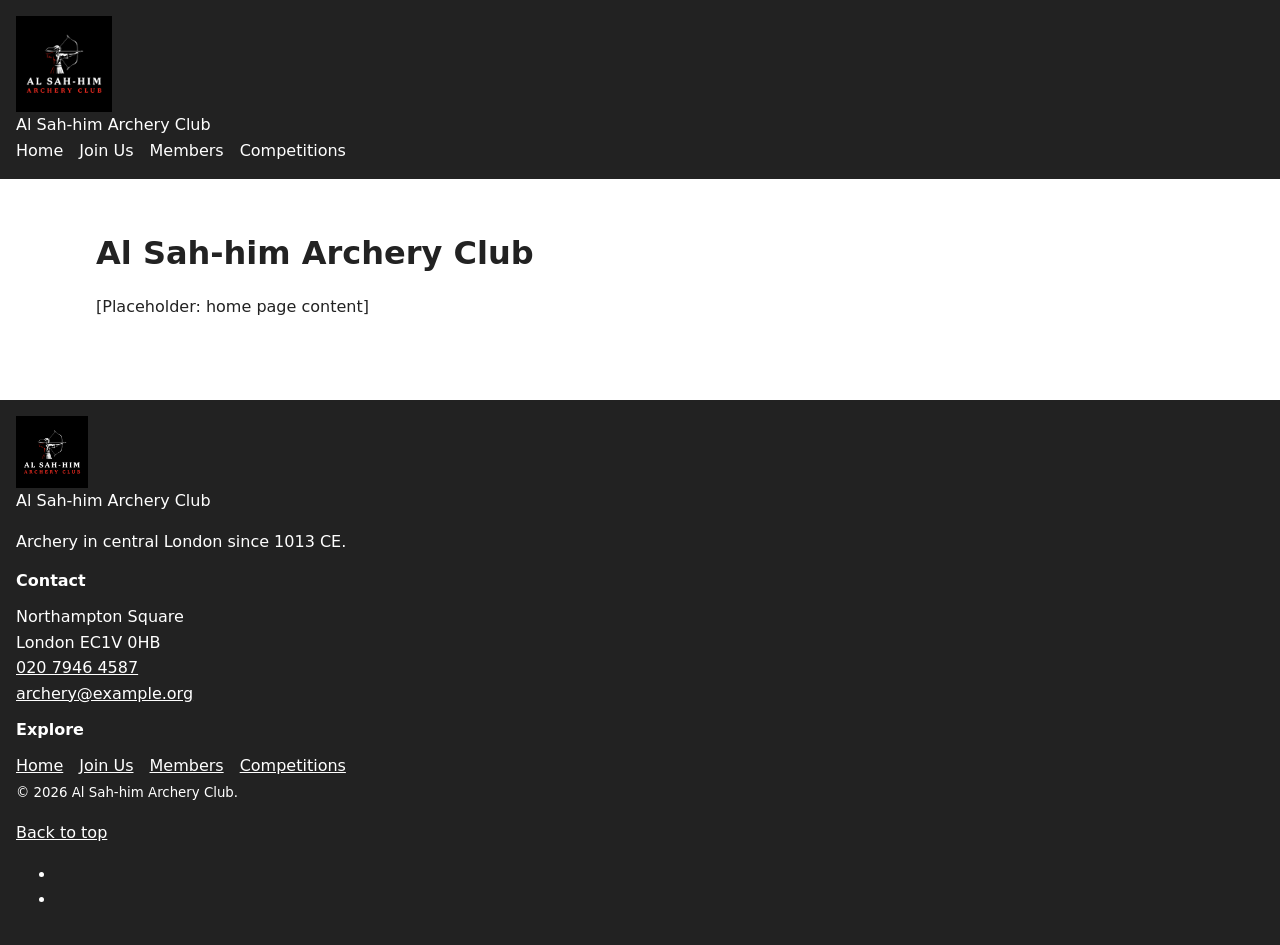
==== website/index.html @ 2af53552 "navbar" ====
﻿<!DOCTYPE html>
<html lang="en-GB">
<head>
  <meta charset="UTF-8">
  <meta name="viewport" content="width=device-width, initial-scale=1.0">
  <meta name="description" content="Al Sah-him Archery Club: a welcoming archery club in central London with roots back to 1013 CE. Beginner courses, membership and competitions.">
  <title>Al Sah-him Archery Club | Archery in London since 1013 CE</title>
  <link rel="icon" type="image/png" href="assets/images/club-logo.png">
  <link rel="stylesheet" href="styles.css">
</head>
<body id="top">

  <a class="skip-link" href="#main">Skip to main content</a>

  <header class="site-header">
    <div class="header-inner">
      <a class="brand" href="index.html">
        <img class="brand-logo" src="assets/images/club-logo.png" alt="Al Sah-him Archery Club logo" width="96" height="96">
        <span class="brand-text">
          <span class="brand-name">Al Sah-him</span>
          <span class="brand-subtitle">Archery Club</span>
        </span>
      </a>
      <nav class="main-nav" aria-label="Main">
        <ul>
          <li><a href="index.html" aria-current="page">Home</a></li>
          <li><a href="join.html">Join Us</a></li>
          <li><a href="members.html">Members</a></li>
          <li><a href="competitions.html">Competitions</a></li>
        </ul>
      </nav>
    </div>
  </header>

  <main id="main" tabindex="-1">
    <h1>Al Sah-him Archery Club</h1>
    <p>[Placeholder: home page content]</p>
  </main>

  <footer class="site-footer">
    <div class="footer-inner">
      <div class="footer-brand">
        <img src="assets/images/club-logo.png" alt="" width="72" height="72" loading="lazy">
        <p class="footer-name">Al Sah-him Archery Club</p>
        <p>Archery in central London since 1013 CE.</p>
      </div>
      <div class="footer-contact">
        <h2>Contact</h2>
        <address>
          Northampton Square<br>
          London EC1V 0HB<br>
          <a href="tel:+442079464587">020 7946 4587</a><br>
          <a href="mailto:archery@example.org">archery@example.org</a>
        </address>
      </div>
      <nav class="footer-nav" aria-label="Footer">
        <h2>Explore</h2>
        <ul>
          <li><a href="index.html" aria-current="page">Home</a></li>
          <li><a href="join.html">Join Us</a></li>
          <li><a href="members.html">Members</a></li>
          <li><a href="competitions.html">Competitions</a></li>
        </ul>
      </nav>
    </div>
    <div class="footer-bottom">
      <p><small>&copy; 2026 Al Sah-him Archery Club.</small></p>
      <a class="back-to-top" href="#top">Back to top <i class="fa-solid fa-arrow-up" aria-hidden="true"></i></a>
      <ul class="social-links" aria-label="Social media">
        <li><a href="https://www.facebook.com/AlSah-himArchery" aria-label="Al Sah-him Archery Club on Facebook"><i class="fa-brands fa-facebook-f" aria-hidden="true"></i></a></li>
        <li><a href="https://x.com/AlSah-himArchery" aria-label="Al Sah-him Archery Club on X"><i class="fa-brands fa-x-twitter" aria-hidden="true"></i></a></li>
      </ul>
    </div>
  </footer>

</body>
</html>
---- website/styles.css ----
﻿/* Basic structure styles. The full colour scheme and components come later. */

*,
*::before,
*::after {
  box-sizing: border-box;
}

body {
  margin: 0;
  background-color: #ffffff;
  color: #222222;
  font-family: system-ui, -apple-system, "Segoe UI", sans-serif;
  line-height: 1.6;
}

img,
picture {
  display: block;
  max-width: 100%;
}

img {
  height: auto;
}

a {
  color: #0b57d0;
}

a:hover {
  color: #083f99;
}

header {
  padding: 1rem;
  background-color: #222222;
  color: #ffffff;
}

header a {
  color: #ffffff;
  text-decoration: none;
}

header a:hover {
  color: #ffd166;
}

nav ul {
  display: flex;
  flex-wrap: wrap;
  gap: 1rem;
  margin: 0;
  padding: 0;
  list-style: none;
}

main {
  max-width: 70rem;
  margin: 0 auto;
  padding: 2rem 1rem;
}

h1,
h2,
h3 {
  line-height: 1.25;
}

p {
  margin: 0 0 1rem;
}

section {
  margin-bottom: 2.5rem;
}

figure {
  margin: 0;
}

figcaption {
  color: #555555;
  font-size: 0.9rem;
}

table {
  width: 100%;
  min-width: 34rem;
  margin-bottom: 1rem;
  border-collapse: collapse;
}

caption {
  padding: 0.5rem 0;
  text-align: left;
  font-weight: 700;
}

th,
td {
  padding: 0.5rem;
  border: 1px solid #bbbbbb;
  text-align: left;
  vertical-align: top;
}

thead th {
  background-color: #eeeeee;
}

.table-scroll {
  overflow-x: auto;
}

form {
  max-width: 45rem;
}

fieldset {
  margin: 0 0 1rem;
  padding: 1rem;
  border: 1px solid #bbbbbb;
}

legend {
  font-weight: 700;
}

label {
  display: block;
  margin-bottom: 0.25rem;
  font-weight: 600;
}

input,
select,
textarea {
  width: 100%;
  padding: 0.5rem;
  border: 1px solid #888888;
  font: inherit;
}

input[type="radio"],
input[type="checkbox"] {
  width: auto;
}

button {
  padding: 0.6rem 1rem;
  font: inherit;
  cursor: pointer;
}

address {
  font-style: normal;
}

footer {
  margin-top: 2rem;
  padding: 1rem;
  background-color: #222222;
  color: #ffffff;
}

footer a {
  color: #ffffff;
}

footer h2 {
  font-size: 1rem;
}

.skip-link {
  position: absolute;
  left: -9999px;
}

.skip-link:focus {
  top: 1rem;
  left: 1rem;
  z-index: 10;
  padding: 0.5rem;
  background-color: #ffffff;
  color: #222222;
}
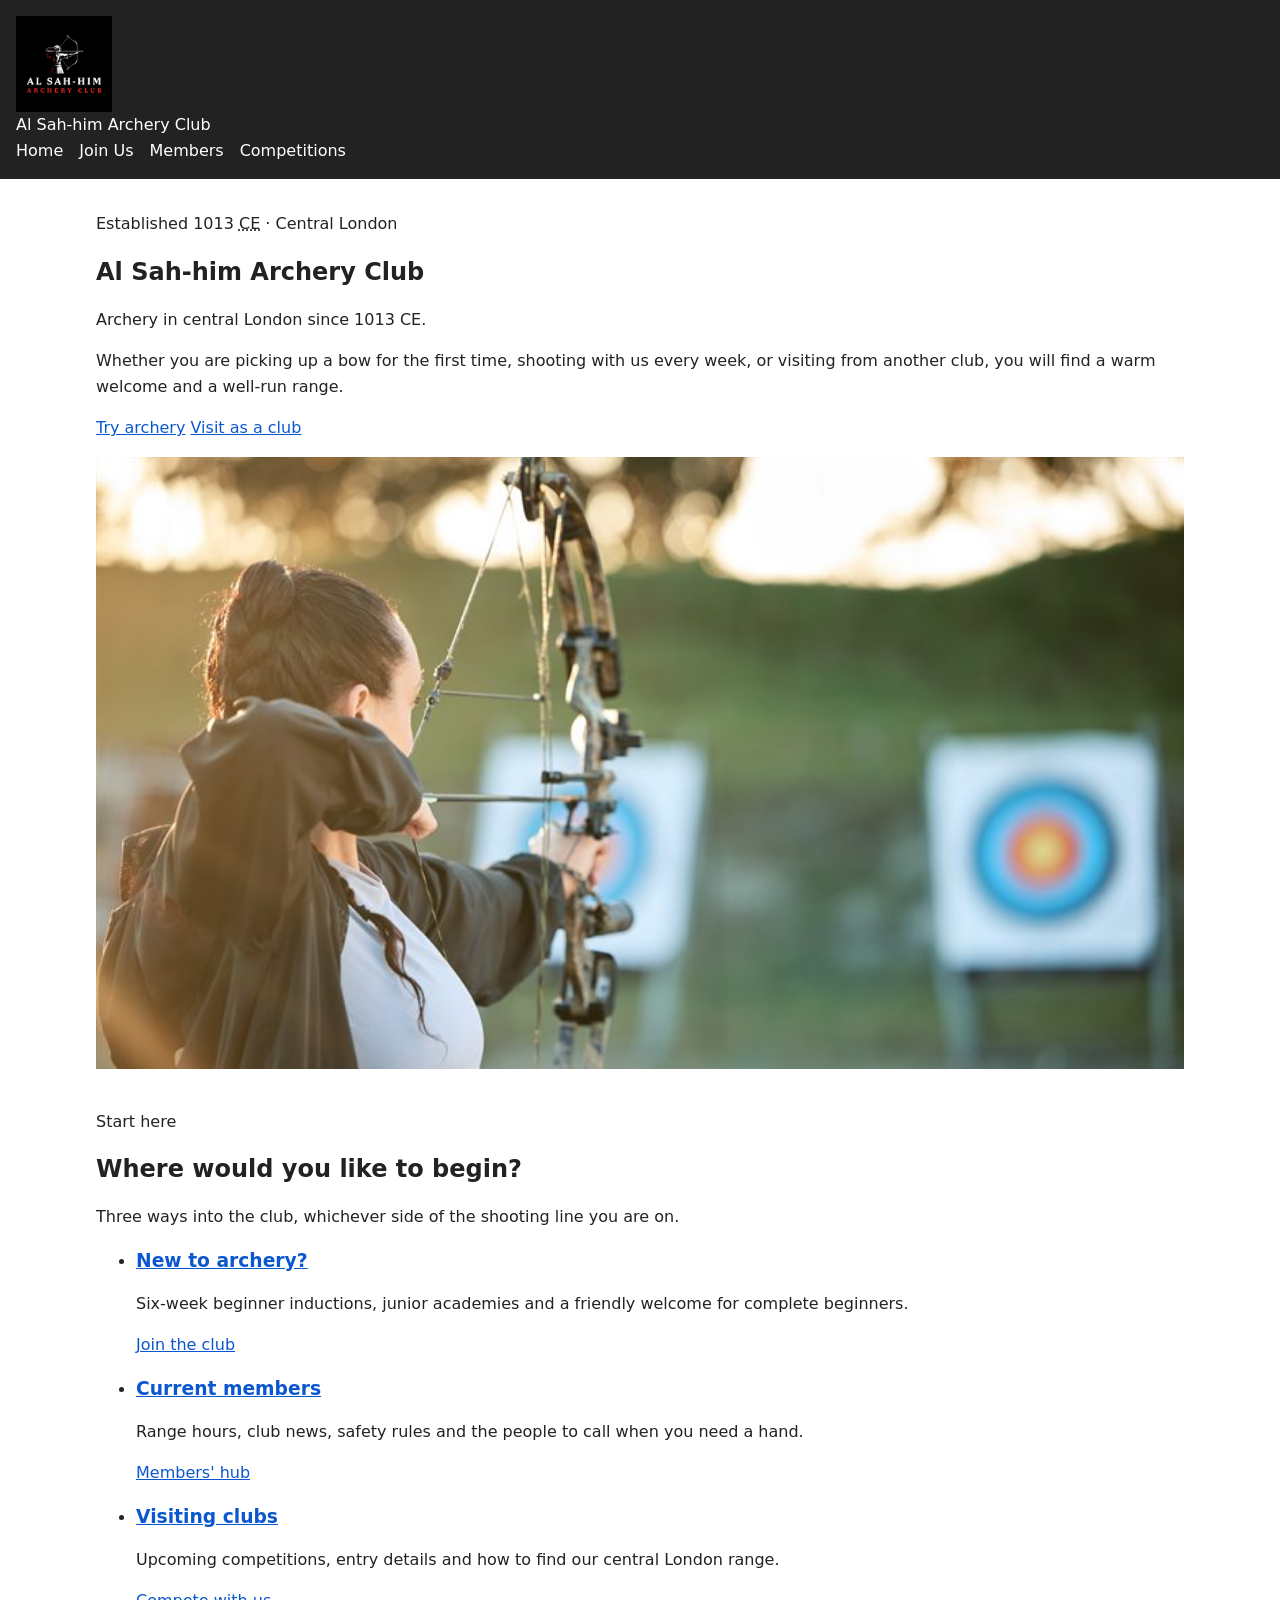
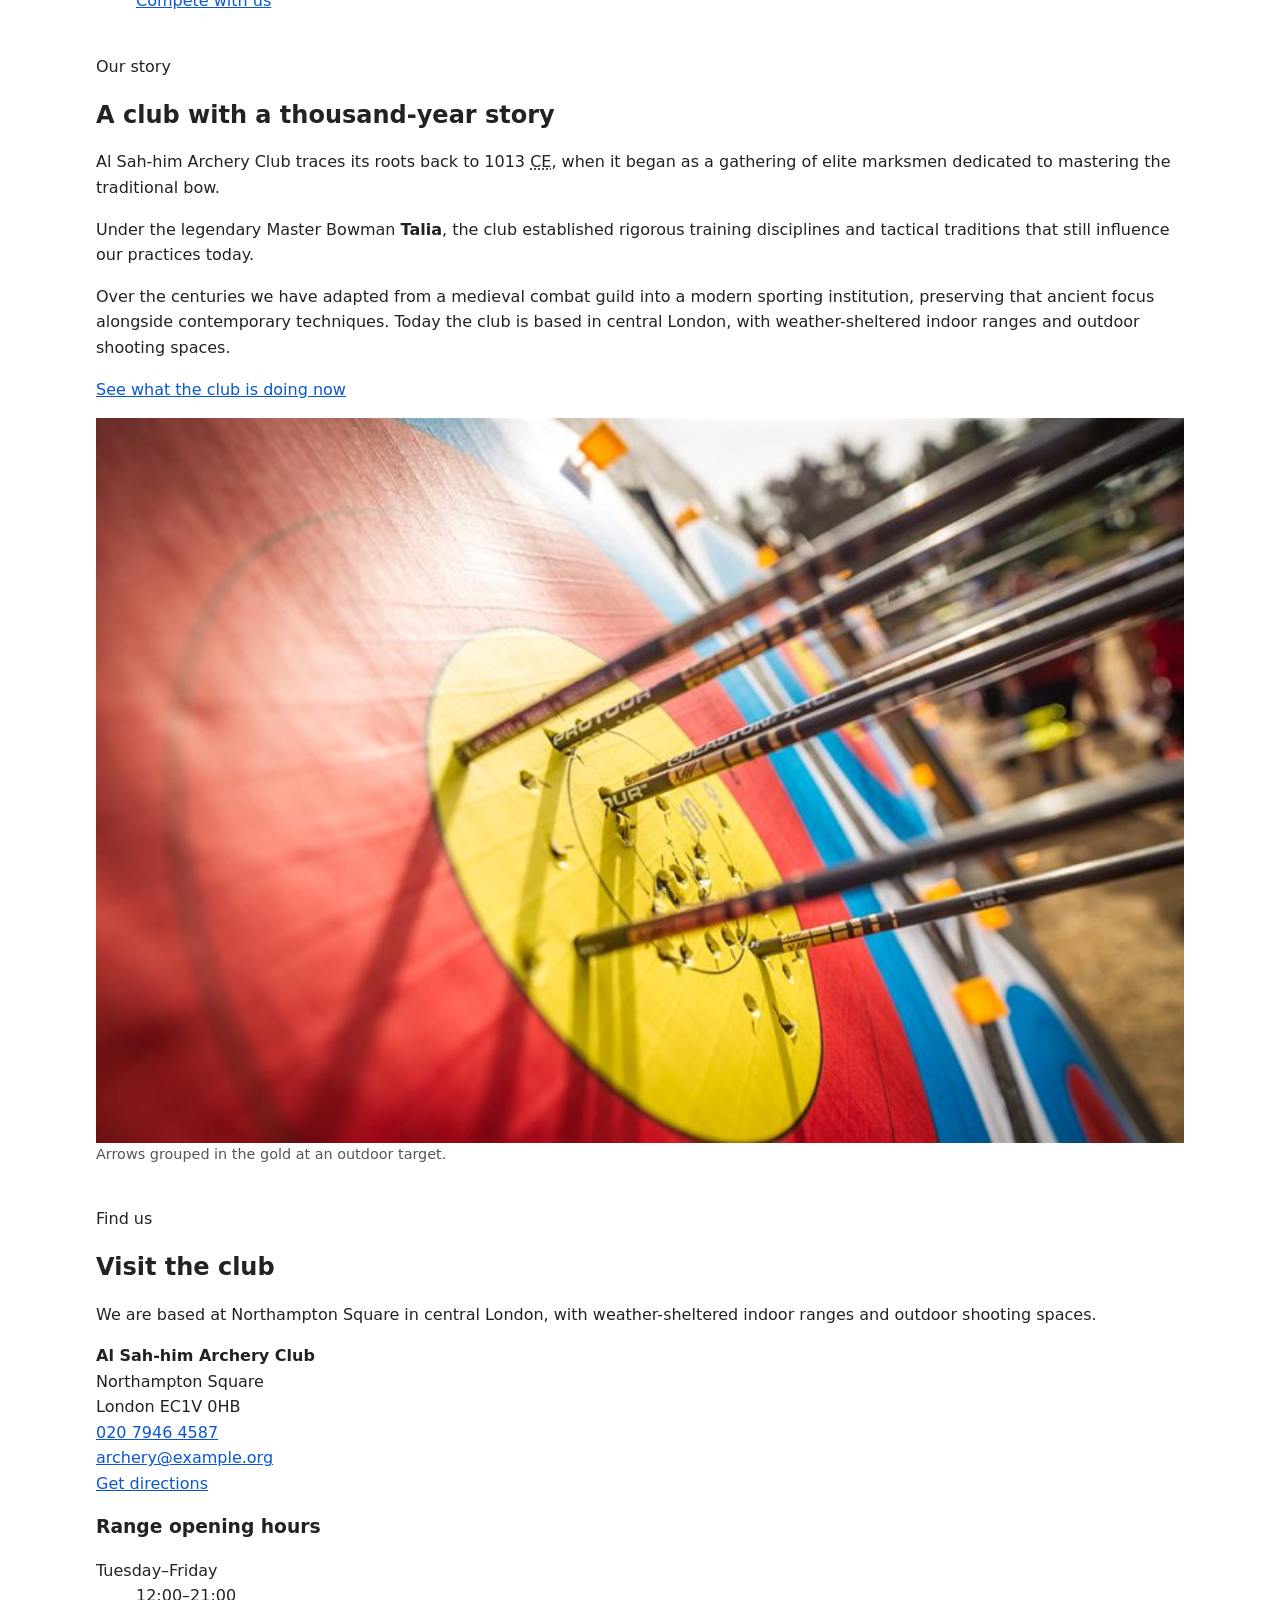
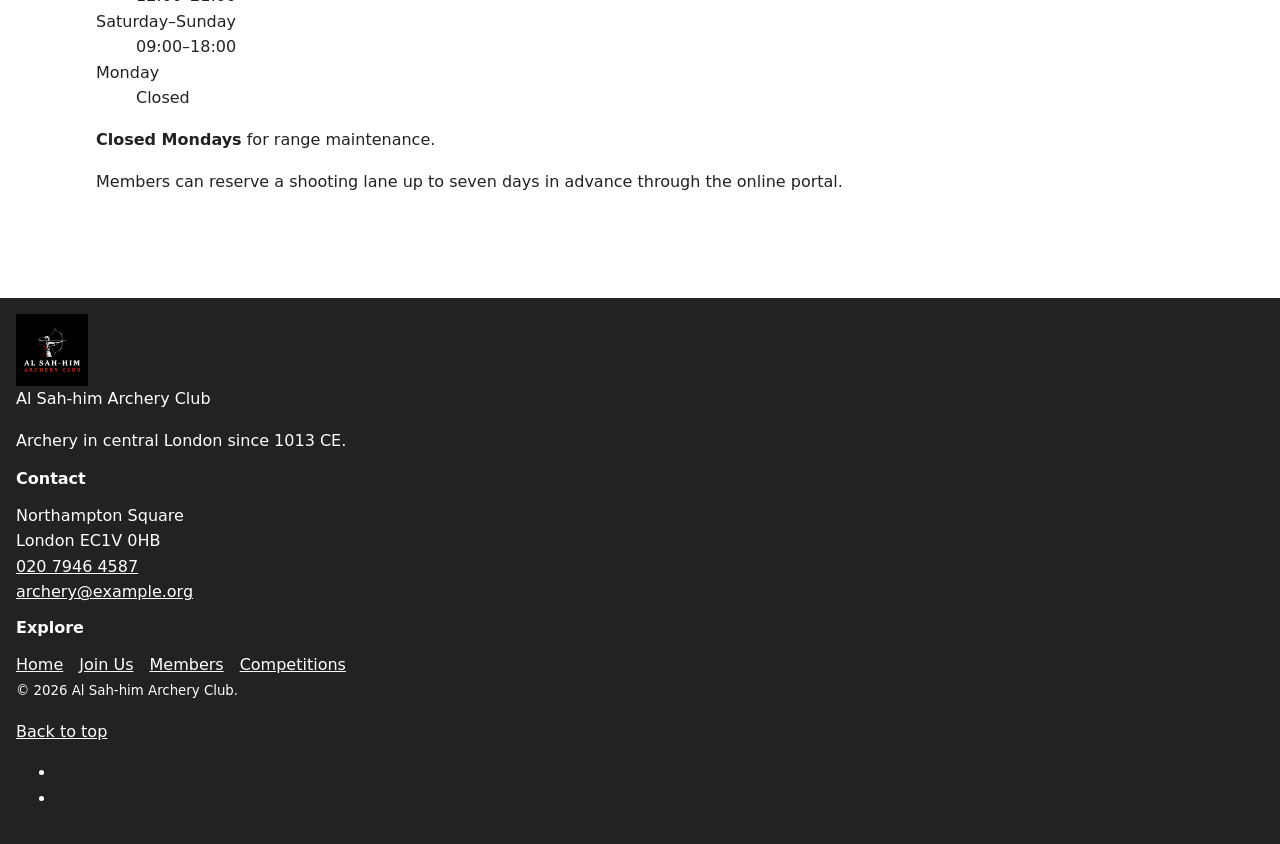
==== commit b025a8bb: "added home page" ====
--- a/website/index.html
+++ b/website/index.html
@@ -33,8 +33,125 @@
   </header>
 
   <main id="main" tabindex="-1">
-    <h1>Al Sah-him Archery Club</h1>
-    <p>[Placeholder: home page content]</p>
+
+    <!-- Hero: club name, tagline and the two main calls to action -->
+    <section class="hero" aria-labelledby="hero-title">
+      <div class="hero-content">
+        <p class="eyebrow">Established <time datetime="1013">1013 <abbr title="Common Era">CE</abbr></time> &middot; Central London</p>
+        <h1 id="hero-title">Al Sah-him Archery Club</h1>
+        <p class="tagline">Archery in central London since 1013 CE.</p>
+        <p class="hero-intro">Whether you are picking up a bow for the first time, shooting with us every week, or visiting from another club, you will find a warm welcome and a well-run range.</p>
+        <p class="hero-actions">
+          <a class="button button-primary" href="join.html">Try archery</a>
+          <a class="button button-secondary" href="competitions.html">Visit as a club</a>
+        </p>
+      </div>
+      <picture class="hero-media">
+        <source media="(max-width: 47.99rem)"
+                srcset="assets/images/archer-sunset-square-480.jpg 480w,
+                        assets/images/archer-sunset-square-800.jpg 800w"
+                sizes="100vw">
+        <img src="assets/images/archer-sunset-1600.jpg"
+             srcset="assets/images/archer-sunset-800.jpg 800w,
+                     assets/images/archer-sunset-1600.jpg 1600w"
+             sizes="(min-width: 60rem) 50vw, 100vw"
+             alt="An archer at full draw on an outdoor range at sunset"
+             width="1600" height="900" fetchpriority="high">
+      </picture>
+    </section>
+
+    <!-- Audience signposting: one card for each of the club's three audiences -->
+    <section class="audiences" aria-labelledby="audiences-title">
+      <div class="section-heading">
+        <p class="eyebrow">Start here</p>
+        <h2 id="audiences-title">Where would you like to begin?</h2>
+        <p>Three ways into the club, whichever side of the shooting line you are on.</p>
+      </div>
+      <ul class="audience-cards">
+        <li>
+          <article class="audience-card">
+            <p class="card-icon"><i class="fa-solid fa-user-plus" aria-hidden="true"></i></p>
+            <h3><a href="join.html">New to archery?</a></h3>
+            <p>Six-week beginner inductions, junior academies and a friendly welcome for complete beginners.</p>
+            <p class="card-cta"><a href="join.html">Join the club <i class="fa-solid fa-arrow-right" aria-hidden="true"></i></a></p>
+          </article>
+        </li>
+        <li>
+          <article class="audience-card">
+            <p class="card-icon"><i class="fa-solid fa-bullseye" aria-hidden="true"></i></p>
+            <h3><a href="members.html">Current members</a></h3>
+            <p>Range hours, club news, safety rules and the people to call when you need a hand.</p>
+            <p class="card-cta"><a href="members.html">Members' hub <i class="fa-solid fa-arrow-right" aria-hidden="true"></i></a></p>
+          </article>
+        </li>
+        <li>
+          <article class="audience-card">
+            <p class="card-icon"><i class="fa-solid fa-trophy" aria-hidden="true"></i></p>
+            <h3><a href="competitions.html">Visiting clubs</a></h3>
+            <p>Upcoming competitions, entry details and how to find our central London range.</p>
+            <p class="card-cta"><a href="competitions.html">Compete with us <i class="fa-solid fa-arrow-right" aria-hidden="true"></i></a></p>
+          </article>
+        </li>
+      </ul>
+    </section>
+
+    <!-- History: the club's own account of its origins and the Talia era -->
+    <section id="history" class="split-section" aria-labelledby="history-title">
+      <div class="split-text">
+        <p class="eyebrow">Our story</p>
+        <h2 id="history-title">A club with a thousand-year story</h2>
+        <p>Al Sah-him Archery Club traces its roots back to <time datetime="1013">1013 <abbr title="Common Era">CE</abbr></time>, when it began as a gathering of elite marksmen dedicated to mastering the traditional bow.</p>
+        <p>Under the legendary Master Bowman <strong>Talia</strong>, the club established rigorous training disciplines and tactical traditions that still influence our practices today.</p>
+        <p>Over the centuries we have adapted from a medieval combat guild into a modern sporting institution, preserving that ancient focus alongside contemporary techniques. Today the club is based in central London, with weather-sheltered indoor ranges and outdoor shooting spaces.</p>
+        <p><a class="text-link" href="members.html#news">See what the club is doing now <i class="fa-solid fa-arrow-right" aria-hidden="true"></i></a></p>
+      </div>
+      <figure class="split-media">
+        <img src="assets/images/target-gold-800.jpg"
+             srcset="assets/images/target-gold-800.jpg 800w,
+                     assets/images/target-gold-1600.jpg 1600w"
+             sizes="(min-width: 60rem) 50vw, 100vw"
+             alt="Several arrows grouped in the gold centre of an outdoor target"
+             width="1600" height="1067" loading="lazy" decoding="async">
+        <figcaption>Arrows grouped in the gold at an outdoor target.</figcaption>
+      </figure>
+    </section>
+
+    <!-- Contact and opening hours: the information visitors need before a first trip -->
+    <section id="contact" class="contact-section" aria-labelledby="contact-title">
+      <div class="contact-details">
+        <p class="eyebrow">Find us</p>
+        <h2 id="contact-title">Visit the club</h2>
+        <p>We are based at Northampton Square in central London, with weather-sheltered indoor ranges and outdoor shooting spaces.</p>
+        <address>
+          <strong>Al Sah-him Archery Club</strong><br>
+          Northampton Square<br>
+          London EC1V 0HB<br>
+          <a href="tel:+442079464587">020 7946 4587</a><br>
+          <a href="mailto:archery@example.org">archery@example.org</a>
+        </address>
+        <p><a class="button button-secondary" href="https://www.google.com/maps/search/?api=1&amp;query=Northampton+Square+London+EC1V+0HB">Get directions</a></p>
+      </div>
+      <div class="opening-hours">
+        <h3>Range opening hours</h3>
+        <dl>
+          <div>
+            <dt>Tuesday&ndash;Friday</dt>
+            <dd><time datetime="12:00">12:00</time>&ndash;<time datetime="21:00">21:00</time></dd>
+          </div>
+          <div>
+            <dt>Saturday&ndash;Sunday</dt>
+            <dd><time datetime="09:00">09:00</time>&ndash;<time datetime="18:00">18:00</time></dd>
+          </div>
+          <div>
+            <dt>Monday</dt>
+            <dd>Closed</dd>
+          </div>
+        </dl>
+        <p><strong>Closed Mondays</strong> for range maintenance.</p>
+        <p>Members can reserve a shooting lane up to seven days in advance through the online portal.</p>
+      </div>
+    </section>
+
   </main>
 
   <footer class="site-footer">
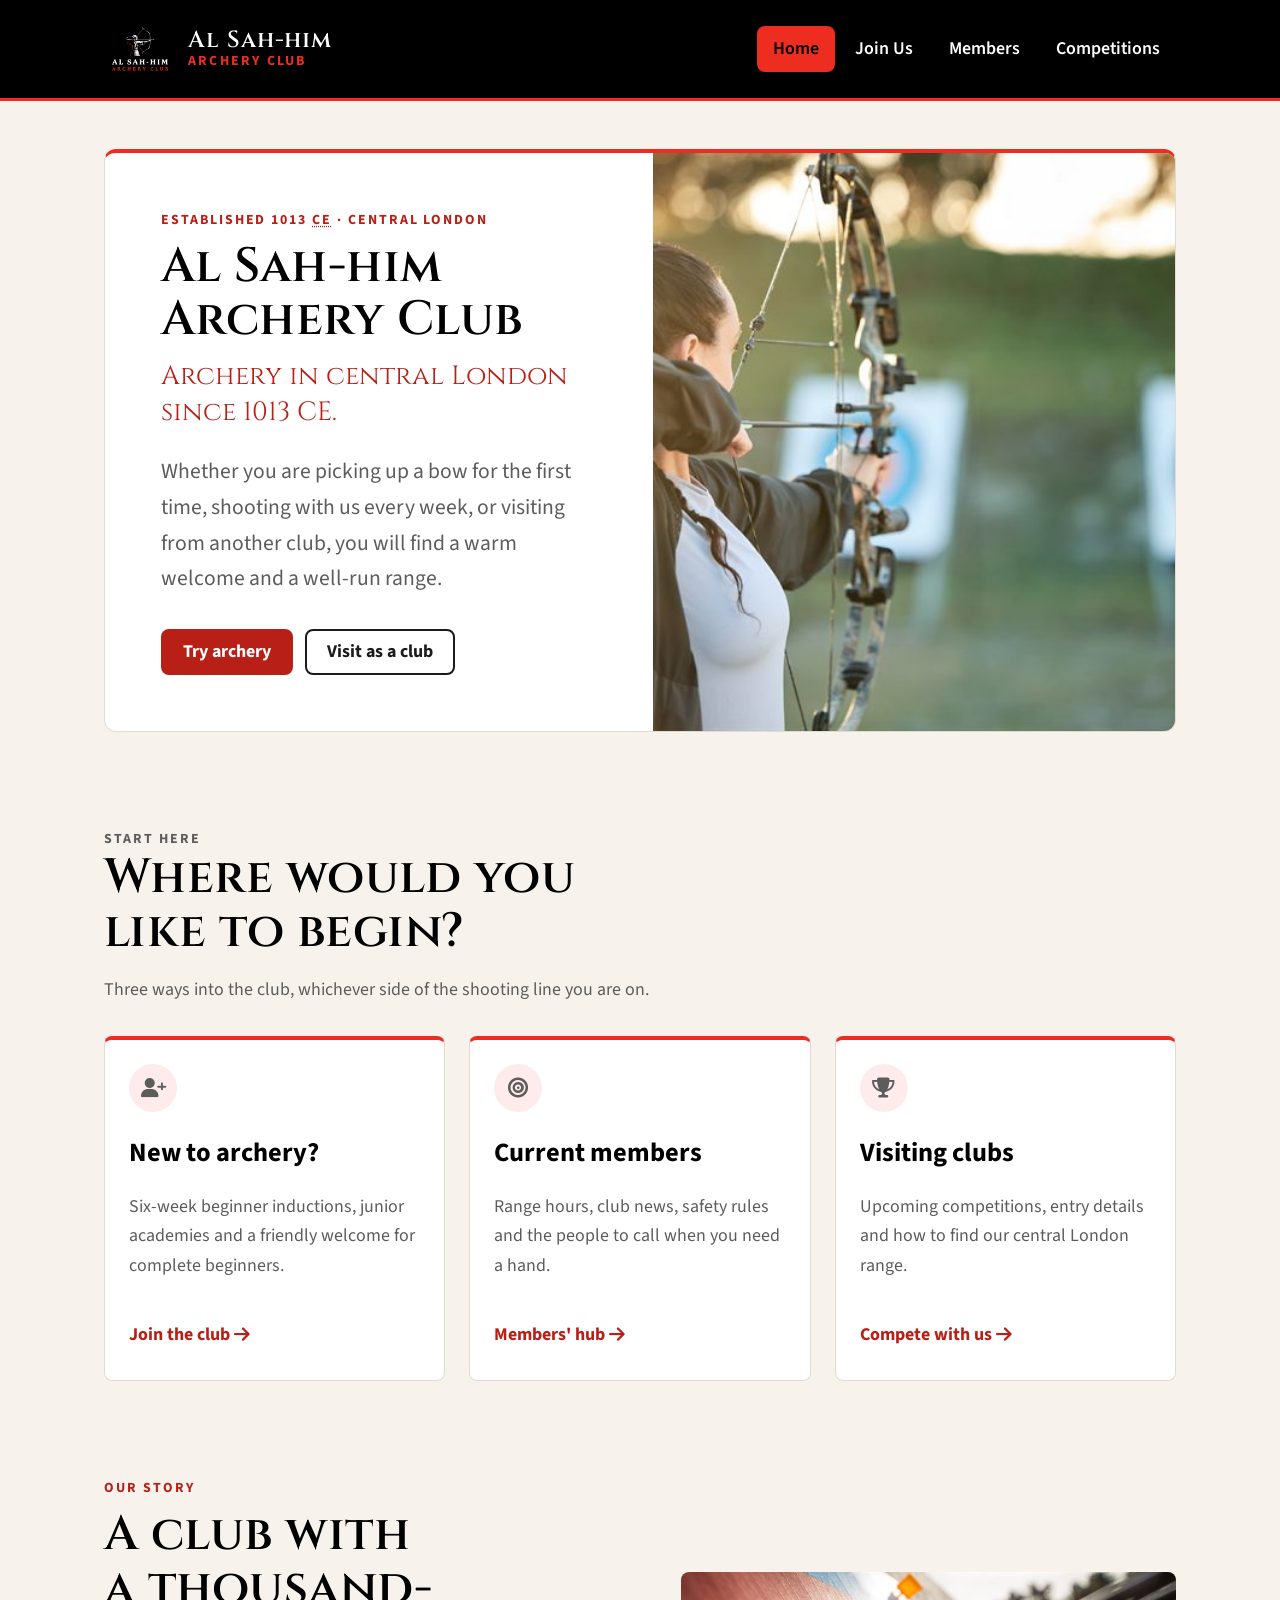
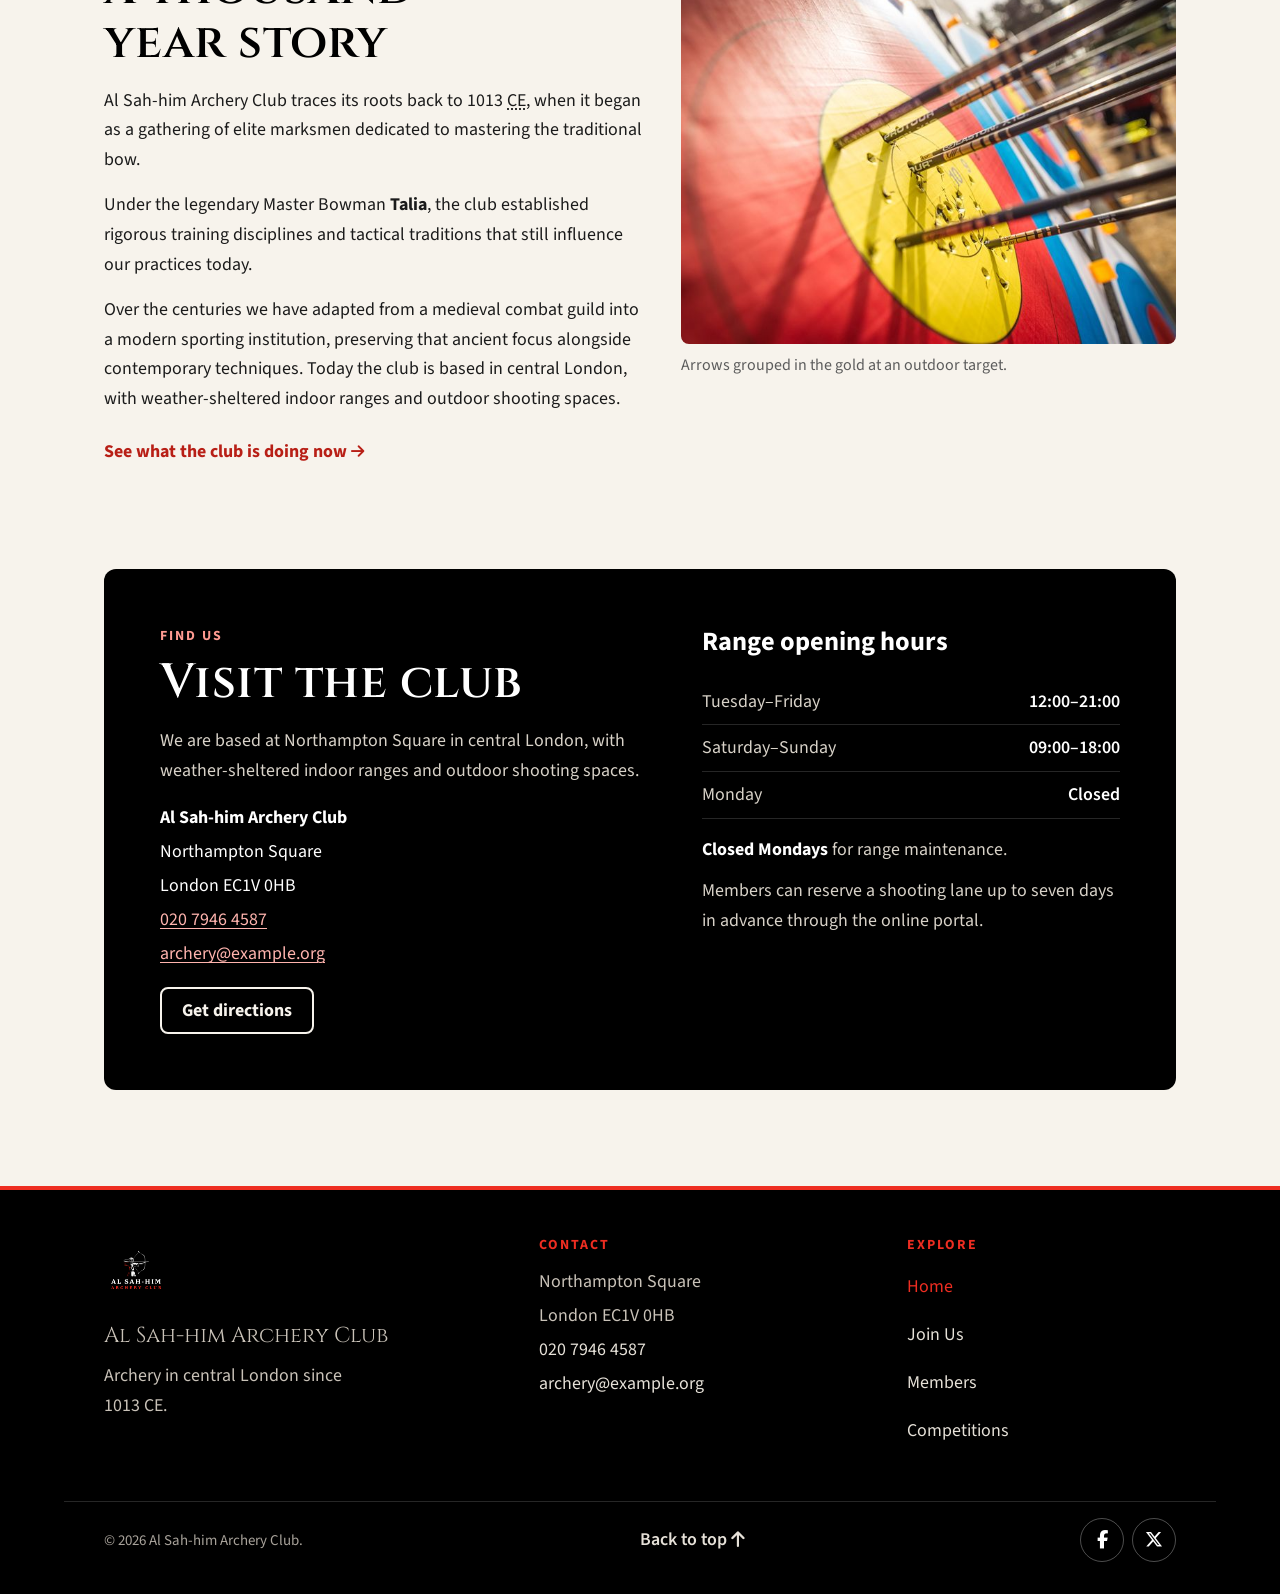
==== commit f7a9161c: "final touches" ====
--- a/website/index.html
+++ b/website/index.html
@@ -1,11 +1,16 @@
-﻿<!DOCTYPE html>
+<!DOCTYPE html>
 <html lang="en-GB">
 <head>
   <meta charset="UTF-8">
   <meta name="viewport" content="width=device-width, initial-scale=1.0">
+  <meta name="theme-color" content="#000000">
   <meta name="description" content="Al Sah-him Archery Club: a welcoming archery club in central London with roots back to 1013 CE. Beginner courses, membership and competitions.">
   <title>Al Sah-him Archery Club | Archery in London since 1013 CE</title>
   <link rel="icon" type="image/png" href="assets/images/club-logo.png">
+  <link rel="preconnect" href="https://fonts.googleapis.com">
+  <link rel="preconnect" href="https://fonts.gstatic.com" crossorigin>
+  <link rel="stylesheet" href="https://fonts.googleapis.com/css2?family=Cinzel:wght@500;600;700&amp;family=Source+Sans+3:ital,wght@0,400;0,600;0,700;1,400&amp;display=swap">
+  <link rel="stylesheet" href="https://cdnjs.cloudflare.com/ajax/libs/font-awesome/6.7.2/css/all.min.css">
   <link rel="stylesheet" href="styles.css">
 </head>
 <body id="top">
@@ -192,4 +197,3 @@
 
 </body>
 </html>
-
--- a/website/styles.css
+++ b/website/styles.css
@@ -1,4 +1,88 @@
-﻿/* Basic structure styles. The full colour scheme and components come later. */
+/* ==========================================================================
+   Al Sah-him Archery Club - main stylesheet
+   --------------------------------------------------------------------------
+   1. Custom properties
+   2. Base
+   3. Typography
+   4. Layout
+   5. Components
+   6. Utilities
+   7. Media queries
+   8. Reduced motion
+   ========================================================================== */
+
+/* 1. Custom properties ----------------------------------------------------- */
+
+:root {
+  /* Brand palette, taken from the club logo and information pack */
+  --brand-red: #ee2d21;
+  --brand-red-dark: #b81f16;
+  --brand-red-deep: #8f1710;
+  --brand-black: #000000;
+  --brand-ink: #1b1b1b;
+  --brand-cream: #f7f3ec;
+  --brand-white: #ffffff;
+  --brand-muted: #5c5c5c;
+  --brand-line: #e2dbd0;
+  --focus: #b45309;
+
+  /* Semantic colour roles */
+  --color-page: var(--brand-cream);
+  --color-surface: var(--brand-white);
+  --color-surface-soft: #fbf9f5;
+  --color-surface-muted: #f0ebe2;
+  --color-accent-soft: #fdeceb;
+  --color-text: var(--brand-ink);
+  --color-text-muted: var(--brand-muted);
+  --color-heading: var(--brand-black);
+  --color-link: var(--brand-red-dark);
+  --color-link-hover: var(--brand-red-deep);
+  --color-accent: var(--brand-red);
+  --color-accent-text: var(--brand-red-dark);
+  --color-border: var(--brand-line);
+  --color-border-strong: #8a8177;
+  --color-on-dark: var(--brand-white);
+  --color-on-dark-muted: #d8d2c8;
+
+  /* Fonts */
+  --font-display: "Cinzel", "Times New Roman", serif;
+  --font-body: "Source Sans 3", system-ui, -apple-system, "Segoe UI", sans-serif;
+
+  /* Fluid type scale */
+  --text-xs: clamp(0.78rem, 0.75rem + 0.15vw, 0.875rem);
+  --text-sm: clamp(0.9rem, 0.86rem + 0.2vw, 1rem);
+  --text-base: clamp(1rem, 0.96rem + 0.2vw, 1.125rem);
+  --text-lg: clamp(1.15rem, 1.05rem + 0.5vw, 1.35rem);
+  --text-xl: clamp(1.35rem, 1.2rem + 0.75vw, 1.65rem);
+  --text-3xl: clamp(2rem, 1.6rem + 2vw, 3rem);
+  --text-4xl: clamp(2.4rem, 1.8rem + 3vw, 4rem);
+
+  /* Line heights */
+  --leading-tight: 1.12;
+  --leading-snug: 1.35;
+  --leading-normal: 1.65;
+
+  /* Spacing scale */
+  --space-2xs: 0.25rem;
+  --space-xs: 0.5rem;
+  --space-sm: 0.75rem;
+  --space-md: 1rem;
+  --space-lg: 1.5rem;
+  --space-xl: 2rem;
+  --space-2xl: 3rem;
+  --space-3xl: clamp(3.5rem, 2.5rem + 5vw, 6rem);
+
+  /* Shape, width and shadows */
+  --radius-sm: 0.25rem;
+  --radius-md: 0.5rem;
+  --radius-lg: 0.75rem;
+  --shadow-card: 0 10px 30px rgba(0, 0, 0, 0.06);
+  --width-content: 72rem;
+  --width-narrow: 60rem;
+  --gutter: clamp(1rem, 4vw, 2.5rem);
+}
+
+/* 2. Base ----------------------------------------------------------------- */
 
 *,
 *::before,
@@ -6,12 +90,26 @@
   box-sizing: border-box;
 }
 
+html {
+  scroll-behavior: smooth;
+  -webkit-text-size-adjust: 100%;
+}
+
 body {
+  display: flex;
+  flex-direction: column;
+  min-height: 100vh;
   margin: 0;
-  background-color: #ffffff;
-  color: #222222;
-  font-family: system-ui, -apple-system, "Segoe UI", sans-serif;
-  line-height: 1.6;
+  overflow-wrap: break-word;
+  background-color: var(--color-page);
+  color: var(--color-text);
+  font-family: var(--font-body);
+  font-size: var(--text-base);
+  line-height: var(--leading-normal);
+}
+
+main {
+  flex: 1;
 }
 
 img,
@@ -24,165 +122,1491 @@
   height: auto;
 }
 
+button,
+input,
+select,
+textarea {
+  font: inherit;
+  color: inherit;
+}
+
+button {
+  cursor: pointer;
+}
+
+figure {
+  margin: 0;
+}
+
+address {
+  font-style: normal;
+}
+
+table {
+  border-collapse: collapse;
+}
+
+
+
+/* 3. Typography ----------------------------------------------------------- */
+
+h1,
+h2,
+h3,
+h4 {
+  margin: 0 0 var(--space-md);
+  color: var(--color-heading);
+  line-height: var(--leading-tight);
+  text-wrap: balance;
+}
+
+h1,
+h2 {
+  font-family: var(--font-display);
+  font-weight: 600;
+  letter-spacing: 0.01em;
+}
+
+h1 {
+  font-size: var(--text-4xl);
+}
+
+h2 {
+  font-size: var(--text-3xl);
+}
+
+h3 {
+  font-size: var(--text-xl);
+  font-weight: 700;
+  line-height: var(--leading-snug);
+}
+
+h4 {
+  font-size: var(--text-lg);
+  font-weight: 700;
+}
+
+p {
+  max-width: 70ch;
+  margin: 0 0 var(--space-md);
+}
+
+p:last-child {
+  margin-bottom: 0;
+}
+
+strong {
+  font-weight: 700;
+}
+
+em {
+  font-style: italic;
+}
+
 a {
-  color: #0b57d0;
+  color: var(--color-link);
+  text-decoration: underline;
+  text-decoration-thickness: 0.08em;
+  text-underline-offset: 0.18em;
+  transition: color 0.2s ease;
 }
 
 a:hover {
-  color: #083f99;
-}
-
-header {
-  padding: 1rem;
-  background-color: #222222;
-  color: #ffffff;
-}
-
-header a {
-  color: #ffffff;
+  color: var(--color-link-hover);
+  text-decoration-thickness: 0.14em;
+}
+
+a:focus-visible,
+button:focus-visible,
+input:focus-visible,
+select:focus-visible,
+textarea:focus-visible {
+  outline: 3px solid var(--focus);
+  outline-offset: 3px;
+}
+
+ul,
+ol {
+  margin: 0 0 var(--space-md);
+  padding-left: 1.4em;
+}
+
+li + li {
+  margin-top: var(--space-2xs);
+}
+
+blockquote {
+  margin: 0;
+}
+
+figcaption {
+  margin-top: var(--space-xs);
+  color: var(--color-text-muted);
+  font-size: var(--text-sm);
+}
+
+abbr[title] {
+  text-decoration: underline dotted;
+  text-underline-offset: 0.15em;
+  cursor: help;
+}
+
+::placeholder {
+  color: var(--color-text-muted);
+  opacity: 1;
+}
+
+::selection {
+  background-color: var(--color-accent);
+  color: var(--brand-black);
+}
+
+/* 4. Layout --------------------------------------------------------------- */
+
+.header-inner,
+.footer-inner,
+.footer-bottom {
+  width: 100%;
+  max-width: var(--width-content);
+  margin-inline: auto;
+  padding-inline: var(--gutter);
+}
+
+/* Header and main navigation */
+.site-header {
+  border-bottom: 3px solid var(--color-accent);
+  background-color: var(--brand-black);
+  color: var(--color-on-dark);
+}
+
+.header-inner {
+  display: flex;
+  flex-direction: column;
+  gap: var(--space-md);
+  padding-block: var(--space-md);
+}
+
+.brand {
+  display: flex;
+  align-items: center;
+  gap: var(--space-sm);
+  color: var(--color-on-dark);
   text-decoration: none;
 }
 
-header a:hover {
-  color: #ffd166;
-}
-
-nav ul {
+.brand:hover {
+  color: var(--color-on-dark);
+  text-decoration: none;
+}
+
+.brand-logo {
+  flex-shrink: 0;
+  width: 56px;
+}
+
+.brand-text {
   display: flex;
-  flex-wrap: wrap;
-  gap: 1rem;
+  flex-direction: column;
+  line-height: 1.1;
+}
+
+.brand-name {
+  color: var(--color-on-dark);
+  font-family: var(--font-display);
+  font-size: 1.2rem;
+  font-weight: 600;
+  letter-spacing: 0.04em;
+}
+
+.brand:hover .brand-name {
+  color: var(--brand-red);
+}
+
+.brand-subtitle {
+  color: var(--brand-red);
+  font-size: var(--text-xs);
+  font-weight: 700;
+  letter-spacing: 0.16em;
+  text-transform: uppercase;
+}
+
+.main-nav ul {
+  display: grid;
+  grid-template-columns: repeat(2, minmax(0, 1fr));
+  gap: var(--space-2xs);
   margin: 0;
   padding: 0;
   list-style: none;
 }
 
+.main-nav li + li {
+  margin-top: 0;
+}
+
+.main-nav a {
+  display: flex;
+  align-items: center;
+  justify-content: center;
+  min-height: 44px;
+  padding: 0.5rem 0.75rem;
+  border-radius: var(--radius-md);
+  color: var(--color-on-dark);
+  font-weight: 600;
+  text-decoration: none;
+  transition: background-color 0.2s ease, color 0.2s ease;
+}
+
+.main-nav a:hover {
+  background-color: rgba(255, 255, 255, 0.1);
+  color: var(--color-on-dark);
+  text-decoration: none;
+}
+
+.main-nav a[aria-current="page"] {
+  background-color: var(--color-accent);
+  color: var(--brand-black);
+}
+
+/* Main content container and vertical rhythm */
 main {
-  max-width: 70rem;
-  margin: 0 auto;
-  padding: 2rem 1rem;
-}
-
-h1,
-h2,
-h3 {
-  line-height: 1.25;
-}
-
-p {
-  margin: 0 0 1rem;
-}
-
-section {
-  margin-bottom: 2.5rem;
-}
-
-figure {
+  width: 100%;
+  max-width: var(--width-content);
+  margin-inline: auto;
+  padding: var(--space-xl) var(--gutter) var(--space-3xl);
+}
+
+main > section {
+  margin-top: var(--space-3xl);
+}
+
+main > section:first-child {
+  margin-top: 0;
+}
+
+main > figure {
+  margin-top: var(--space-xl);
+}
+
+main > aside {
+  margin-top: var(--space-3xl);
+}
+
+.section-heading {
+  max-width: 62ch;
+  margin-bottom: var(--space-xl);
+}
+
+.section-heading p {
+  margin-bottom: 0;
+  color: var(--color-text-muted);
+}
+
+.page-intro {
+  max-width: var(--width-narrow);
+}
+
+/* Footer */
+.site-footer {
+  border-top: 4px solid var(--color-accent);
+  background-color: var(--brand-black);
+  color: var(--color-on-dark);
+}
+
+.footer-inner {
+  display: grid;
+  gap: var(--space-xl);
+  padding-block: var(--space-2xl);
+}
+
+.footer-brand img {
+  width: 64px;
+  margin-bottom: var(--space-md);
+}
+
+.footer-name {
+  margin-bottom: var(--space-xs);
+  color: var(--color-on-dark);
+  font-family: var(--font-display);
+  font-size: var(--text-lg);
+}
+
+.footer-brand p {
+  max-width: 30ch;
+  color: #c9c2b8;
+}
+
+.footer-contact h2,
+.footer-nav h2 {
+  margin-bottom: var(--space-sm);
+  color: var(--brand-red);
+  font-family: var(--font-body);
+  font-size: var(--text-xs);
+  font-weight: 700;
+  letter-spacing: 0.14em;
+  text-transform: uppercase;
+}
+
+.footer-contact address {
+  color: #c9c2b8;
+  line-height: 1.9;
+}
+
+.footer-contact a,
+.footer-nav a {
+  color: #e6e1d8;
+  text-decoration: none;
+}
+
+.footer-contact a:hover,
+.footer-nav a:hover {
+  color: var(--brand-red);
+  text-decoration: underline;
+}
+
+.footer-nav ul {
   margin: 0;
-}
-
-figcaption {
-  color: #555555;
-  font-size: 0.9rem;
-}
-
-table {
+  padding: 0;
+  list-style: none;
+}
+
+.footer-nav li + li {
+  margin-top: var(--space-2xs);
+}
+
+.footer-nav a {
+  display: inline-flex;
+  align-items: center;
+  min-height: 44px;
+}
+
+.footer-nav a[aria-current="page"] {
+  color: var(--brand-red);
+}
+
+.footer-bottom {
+  display: flex;
+  flex-direction: column;
+  align-items: flex-start;
+  gap: var(--space-sm);
+  padding-block: var(--space-md) var(--space-xl);
+  border-top: 1px solid rgba(255, 255, 255, 0.15);
+}
+
+.footer-bottom p {
+  margin: 0;
+}
+
+.footer-bottom small {
+  color: #a8a29a;
+}
+
+/* 5. Components ----------------------------------------------------------- */
+
+/* Buttons and text links */
+.button {
+  display: inline-flex;
+  align-items: center;
+  justify-content: center;
+  gap: var(--space-xs);
+  min-height: 44px;
+  padding: 0.65rem 1.25rem;
+  border: 2px solid transparent;
+  border-radius: var(--radius-md);
+  font-weight: 700;
+  line-height: 1.2;
+  text-decoration: none;
+  transition: background-color 0.2s ease, border-color 0.2s ease, color 0.2s ease;
+}
+
+.button-primary {
+  border-color: var(--brand-red-dark);
+  background-color: var(--brand-red-dark);
+  color: var(--brand-white);
+}
+
+.button-primary:hover {
+  border-color: var(--brand-red-deep);
+  background-color: var(--brand-red-deep);
+  color: var(--brand-white);
+}
+
+.button-secondary {
+  border-color: var(--brand-ink);
+  background-color: transparent;
+  color: var(--brand-ink);
+}
+
+.button-secondary:hover {
+  background-color: var(--brand-ink);
+  color: var(--brand-white);
+}
+
+.text-link {
+  display: inline-flex;
+  align-items: center;
+  gap: var(--space-2xs);
+  min-height: 44px;
+  font-weight: 700;
+  text-decoration: none;
+}
+
+.text-link:hover {
+  text-decoration: underline;
+}
+
+.text-link i {
+  font-size: 0.85em;
+}
+
+/* Hero */
+.hero {
+  display: grid;
+  overflow: hidden;
+  border: 1px solid var(--color-border);
+  border-top: 4px solid var(--color-accent);
+  border-radius: var(--radius-lg);
+  background-color: var(--color-surface);
+}
+
+.hero-content {
+  padding: clamp(1.5rem, 5vw, 3.5rem);
+}
+
+.hero-content h1 {
+  margin-bottom: var(--space-sm);
+  font-size: var(--text-3xl);
+}
+
+.tagline {
+  max-width: 40ch;
+  margin-bottom: var(--space-lg);
+  color: var(--color-accent-text);
+  font-family: var(--font-display);
+  font-size: var(--text-xl);
+  line-height: var(--leading-snug);
+}
+
+.hero-intro {
+  max-width: 48ch;
+  color: var(--color-text-muted);
+  font-size: var(--text-lg);
+}
+
+.hero-actions {
+  display: flex;
+  flex-wrap: wrap;
+  gap: var(--space-sm);
+  margin-top: var(--space-xl);
+}
+
+.hero-media img {
+  width: 100%;
+  height: 18rem;
+  object-fit: cover;
+  object-position: center top;
+}
+
+/* Card icon used by audience, benefit and course cards */
+.card-icon {
+  display: grid;
+  place-items: center;
+  width: 3rem;
+  height: 3rem;
+  margin-bottom: var(--space-md);
+  border-radius: 50%;
+  background-color: var(--color-accent-soft);
+  color: var(--color-accent);
+  font-size: 1.25rem;
+}
+
+/* Audience signpost cards */
+.audience-cards {
+  display: grid;
+  gap: var(--space-lg);
+  margin: 0;
+  padding: 0;
+  list-style: none;
+}
+
+.audience-cards li + li {
+  margin-top: 0;
+}
+
+.audience-card {
+  display: flex;
+  flex-direction: column;
+  height: 100%;
+  padding: var(--space-lg);
+  border: 1px solid var(--color-border);
+  border-top: 4px solid var(--color-accent);
+  border-radius: var(--radius-md);
+  background-color: var(--color-surface);
+  transition: border-color 0.2s ease, box-shadow 0.2s ease;
+}
+
+.audience-card:hover {
+  border-color: var(--color-accent);
+  box-shadow: var(--shadow-card);
+}
+
+.audience-card:focus-within {
+  outline: 3px solid var(--focus);
+  outline-offset: 3px;
+}
+
+.audience-card h3 {
+  margin-bottom: var(--space-sm);
+}
+
+.audience-card h3 a {
+  display: block;
+  min-height: 44px;
+  padding-block: 0.5rem;
+  color: var(--color-heading);
+  text-decoration: none;
+}
+
+.audience-card h3 a:hover {
+  color: var(--color-link);
+  text-decoration: underline;
+}
+
+.audience-card h3 a:focus-visible {
+  outline: none;
+}
+
+.audience-card p {
+  color: var(--color-text-muted);
+}
+
+.audience-card .card-cta {
+  margin-top: auto;
+  padding-top: var(--space-md);
+  color: var(--color-accent-text);
+  font-weight: 700;
+}
+
+.card-cta a {
+  display: inline-flex;
+  align-items: center;
+  gap: var(--space-2xs);
+  min-height: 44px;
+  color: inherit;
+  text-decoration: none;
+}
+
+.card-cta a:hover {
+  text-decoration: underline;
+}
+
+.audience-card .card-cta a:focus-visible {
+  outline: none;
+}
+
+/* Split section: history and supporting image */
+.split-section {
+  display: grid;
+  align-items: center;
+  gap: var(--space-xl);
+}
+
+.split-text {
+  max-width: 60ch;
+}
+
+.split-media img {
+  width: 100%;
+  aspect-ratio: 4 / 3;
+  object-fit: cover;
+  border-radius: var(--radius-md);
+}
+
+/* Dark contact panel on the home page */
+.contact-section {
+  display: grid;
+  gap: var(--space-xl);
+  padding: clamp(1.5rem, 5vw, 3.5rem);
+  border-radius: var(--radius-lg);
+  background-color: var(--brand-black);
+  color: var(--color-on-dark);
+}
+
+.contact-section h2,
+.contact-section h3 {
+  color: var(--color-on-dark);
+}
+
+.contact-section .eyebrow {
+  color: #ff9b91;
+}
+
+.contact-section p {
+  color: var(--color-on-dark-muted);
+}
+
+.contact-section address {
+  margin-bottom: var(--space-md);
+  color: var(--color-on-dark);
+  line-height: 1.9;
+}
+
+.contact-section a {
+  color: #ffb4ae;
+}
+
+.contact-section a:hover {
+  color: var(--color-on-dark);
+}
+
+.contact-section strong {
+  color: var(--color-on-dark);
+}
+
+.contact-section .button-secondary {
+  border-color: var(--brand-cream);
+  color: var(--brand-cream);
+}
+
+.contact-section .button-secondary:hover {
+  background-color: var(--brand-cream);
+  color: var(--brand-black);
+}
+
+.opening-hours dl {
+  margin-bottom: var(--space-md);
+}
+
+.opening-hours dl div {
+  display: flex;
+  justify-content: space-between;
+  gap: var(--space-md);
+  padding-block: var(--space-xs);
+  border-bottom: 1px solid rgba(255, 255, 255, 0.15);
+}
+
+.opening-hours dt {
+  color: var(--color-on-dark-muted);
+}
+
+.opening-hours dd {
+  margin: 0;
+  color: var(--color-on-dark);
+  font-weight: 600;
+}
+
+.opening-hours p {
+  margin-bottom: var(--space-sm);
+}
+
+/* In-page navigation on the members page */
+.page-nav {
+  display: flex;
+  flex-wrap: wrap;
+  align-items: center;
+  gap: var(--space-xs);
+  margin-top: var(--space-xl);
+  padding: var(--space-sm);
+  border: 1px solid var(--color-border);
+  border-radius: var(--radius-md);
+  background-color: var(--color-surface);
+}
+
+.page-nav-title {
+  margin: 0 var(--space-xs) 0 0;
+  color: var(--color-text-muted);
+  font-size: var(--text-xs);
+  font-weight: 700;
+  letter-spacing: 0.12em;
+  text-transform: uppercase;
+}
+
+.page-nav ul {
+  display: flex;
+  flex-wrap: wrap;
+  gap: var(--space-2xs);
+  margin: 0;
+  padding: 0;
+  list-style: none;
+}
+
+.page-nav li + li {
+  margin-top: 0;
+}
+
+.page-nav a {
+  display: inline-flex;
+  align-items: center;
+  min-height: 44px;
+  padding: 0.4rem 0.75rem;
+  border-radius: var(--radius-md);
+  color: var(--color-link);
+  font-weight: 600;
+  text-decoration: none;
+}
+
+.page-nav a:hover {
+  background-color: var(--color-accent);
+  color: var(--brand-black);
+  text-decoration: none;
+}
+
+/* Wide images used on the inner pages */
+.page-figure,
+.wide-figure {
+  margin-top: var(--space-xl);
+}
+
+.page-figure img,
+.wide-figure img {
+  width: 100%;
+  aspect-ratio: 16 / 9;
+  object-fit: cover;
+  border-radius: var(--radius-md);
+}
+
+/* Benefit cards on the join page */
+.benefit-grid {
+  display: grid;
+  gap: var(--space-lg);
+  margin: 0;
+  padding: 0;
+  list-style: none;
+}
+
+.benefit-grid li + li {
+  margin-top: 0;
+}
+
+.benefit {
+  height: 100%;
+  padding: var(--space-lg);
+  border: 1px solid var(--color-border);
+  border-radius: var(--radius-md);
+  background-color: var(--color-surface);
+}
+
+.benefit h3 {
+  margin-bottom: var(--space-xs);
+  font-size: var(--text-lg);
+}
+
+.benefit p {
+  color: var(--color-text-muted);
+}
+
+/* Course cards on the join page */
+.course-grid {
+  display: grid;
+  gap: var(--space-lg);
+}
+
+.course {
+  padding: var(--space-lg);
+  border: 1px solid var(--color-border);
+  border-top: 4px solid var(--color-accent);
+  border-radius: var(--radius-md);
+  background-color: var(--color-surface);
+}
+
+.course h3 {
+  margin-bottom: var(--space-sm);
+}
+
+.course p {
+  color: var(--color-text-muted);
+}
+
+.course dl {
+  display: grid;
+  grid-template-columns: max-content 1fr;
+  gap: var(--space-2xs) var(--space-md);
+  margin: var(--space-md) 0 0;
+  padding-top: var(--space-md);
+  border-top: 1px solid var(--color-border);
+}
+
+.course dt {
+  color: var(--color-text-muted);
+  font-size: var(--text-xs);
+  font-weight: 700;
+  letter-spacing: 0.08em;
+  text-transform: uppercase;
+}
+
+.course dd {
+  margin: 0;
+  font-weight: 600;
+}
+
+/* Tables: membership fees and range hours */
+.table-scroll {
+  overflow-x: auto;
+  border: 1px solid var(--color-border);
+  border-radius: var(--radius-md);
+  background-color: var(--color-surface);
+}
+
+.table-scroll:focus-visible {
+  outline: 3px solid var(--focus);
+  outline-offset: 3px;
+}
+
+.table-scroll table {
   width: 100%;
   min-width: 34rem;
-  margin-bottom: 1rem;
-  border-collapse: collapse;
-}
-
-caption {
-  padding: 0.5rem 0;
+}
+
+.table-scroll caption {
+  padding: var(--space-md);
   text-align: left;
   font-weight: 700;
 }
 
-th,
-td {
-  padding: 0.5rem;
-  border: 1px solid #bbbbbb;
+.table-scroll th,
+.table-scroll td {
+  padding: 0.8rem 1rem;
+  border-bottom: 1px solid var(--color-border);
   text-align: left;
   vertical-align: top;
 }
 
-thead th {
-  background-color: #eeeeee;
-}
-
-.table-scroll {
-  overflow-x: auto;
-}
-
-form {
-  max-width: 45rem;
-}
-
-fieldset {
-  margin: 0 0 1rem;
-  padding: 1rem;
-  border: 1px solid #bbbbbb;
-}
-
-legend {
-  font-weight: 700;
-}
-
-label {
+.table-scroll thead th {
+  background-color: var(--brand-black);
+  color: var(--color-on-dark);
+  font-size: var(--text-xs);
+  font-weight: 700;
+  letter-spacing: 0.08em;
+  text-transform: uppercase;
+}
+
+.table-scroll tbody th {
+  font-weight: 700;
+}
+
+.table-scroll tbody tr:nth-child(even) {
+  background-color: var(--color-surface-soft);
+}
+
+.table-scroll tbody tr:last-child th,
+.table-scroll tbody tr:last-child td {
+  border-bottom: 0;
+}
+
+.table-scroll tfoot td {
+  background-color: var(--color-surface-muted);
+  font-size: var(--text-sm);
+}
+
+.table-note {
   display: block;
-  margin-bottom: 0.25rem;
+  margin-top: 0.15rem;
+  color: var(--color-text-muted);
+  font-size: var(--text-xs);
+  font-weight: 400;
+  letter-spacing: 0;
+  text-transform: none;
+}
+
+/* Member reviews */
+.review-grid {
+  display: grid;
+  gap: var(--space-lg);
+}
+
+.review {
+  display: flex;
+  flex-direction: column;
+  height: 100%;
+  padding: var(--space-lg);
+  border: 1px solid var(--color-border);
+  border-radius: var(--radius-md);
+  background-color: var(--color-surface);
+}
+
+.review h3 {
+  margin-bottom: var(--space-xs);
+  font-size: var(--text-lg);
+}
+
+.review-rating {
+  margin-bottom: var(--space-sm);
+  color: var(--color-accent-text);
+  font-size: var(--text-lg);
+  letter-spacing: 0.12em;
+}
+
+.review blockquote {
+  margin-bottom: var(--space-md);
+}
+
+.review figcaption {
+  margin-top: auto;
+}
+
+/* Enquiry form */
+.enquiry {
+  display: grid;
+  align-items: start;
+  gap: var(--space-xl);
+}
+
+.enquiry-intro {
+  max-width: 50ch;
+}
+
+.enquiry form {
+  display: grid;
+  gap: var(--space-lg);
+  padding: clamp(1.25rem, 4vw, 2.5rem);
+  border: 1px solid var(--color-border);
+  border-radius: var(--radius-md);
+  background-color: var(--color-surface);
+}
+
+.form-field {
+  display: grid;
+  gap: var(--space-2xs);
+}
+
+.form-field label,
+.choice label {
+  font-weight: 700;
+}
+
+.form-field input,
+.form-field select,
+.form-field textarea {
+  width: 100%;
+  min-height: 44px;
+  padding: 0.65rem 0.75rem;
+  border: 2px solid var(--color-border-strong);
+  border-radius: var(--radius-sm);
+  background-color: var(--brand-white);
+}
+
+.form-field textarea {
+  min-height: 8rem;
+  resize: vertical;
+}
+
+.form-field input:focus,
+.form-field select:focus,
+.form-field textarea:focus {
+  border-color: var(--brand-red-dark);
+}
+
+.enquiry fieldset {
+  margin: 0;
+  padding: var(--space-md);
+  border: 1px solid var(--color-border);
+  border-radius: var(--radius-sm);
+}
+
+.enquiry legend {
+  padding: 0 0.4rem;
+  font-weight: 700;
+}
+
+.choice {
+  display: flex;
+  align-items: flex-start;
+  gap: var(--space-xs);
+  min-height: 44px;
+}
+
+.choice + .choice {
+  margin-top: var(--space-2xs);
+}
+
+.choice input {
+  flex: 0 0 auto;
+  width: 1.25rem;
+  height: 1.25rem;
+  min-height: 0;
+  margin: 0.55rem 0 0;
+  accent-color: var(--brand-red-dark);
+}
+
+.choice label {
+  padding-block: 0.5rem;
+  font-weight: 400;
+}
+
+.choice-consent {
+  margin-top: var(--space-xs);
+}
+
+.form-note,
+.hint {
+  margin: 0;
+  color: var(--color-text-muted);
+  font-size: var(--text-sm);
+}
+
+.required {
+  color: var(--color-accent-text);
+}
+
+.optional {
+  color: var(--color-text-muted);
+  font-weight: 400;
+}
+
+.enquiry button {
+  width: 100%;
+}
+
+/* Club news */
+.news-item {
+  padding: var(--space-lg);
+  border: 1px solid var(--color-border);
+  border-left: 4px solid var(--color-accent);
+  border-radius: var(--radius-md);
+  background-color: var(--color-surface);
+}
+
+.news-item + .news-item {
+  margin-top: var(--space-lg);
+}
+
+.news-header {
+  margin-bottom: var(--space-md);
+}
+
+.news-date {
+  margin-bottom: var(--space-2xs);
+  color: var(--color-accent-text);
+  font-size: var(--text-xs);
+  font-weight: 700;
+  letter-spacing: 0.08em;
+  text-transform: uppercase;
+}
+
+.news-header h3 {
+  margin-bottom: 0;
+}
+
+.news-media {
+  margin-top: var(--space-md);
+}
+
+.news-media img {
+  width: 100%;
+  aspect-ratio: 16 / 9;
+  object-fit: cover;
+  border-radius: var(--radius-sm);
+}
+
+/* Range safety rules */
+.safety {
+  padding: clamp(1.25rem, 4vw, 2.5rem);
+  border: 1px solid var(--color-border);
+  border-radius: var(--radius-md);
+  background-color: var(--color-surface);
+}
+
+.rules-list {
+  max-width: 70ch;
+  margin: 0;
+  padding: 0;
+  counter-reset: rule;
+  list-style: none;
+}
+
+.rules-list li {
+  position: relative;
+  padding-left: 3rem;
+  counter-increment: rule;
+}
+
+.rules-list li + li {
+  margin-top: var(--space-md);
+}
+
+.rules-list li::before {
+  content: counter(rule);
+  position: absolute;
+  left: 0;
+  top: 0;
+  display: grid;
+  place-items: center;
+  width: 2rem;
+  height: 2rem;
+  border-radius: 50%;
+  background-color: var(--color-accent);
+  color: var(--brand-black);
+  font-weight: 700;
+}
+
+/* Members' help panel */
+.help-aside {
+  padding: clamp(1.5rem, 5vw, 2.5rem);
+  border-left: 4px solid var(--color-accent);
+  border-radius: var(--radius-md);
+  background-color: var(--brand-black);
+  color: var(--color-on-dark);
+}
+
+.help-aside h2 {
+  color: var(--color-on-dark);
+}
+
+.help-aside .eyebrow {
+  color: #ff9b91;
+}
+
+.help-aside p {
+  color: var(--color-on-dark-muted);
+}
+
+.help-aside address {
+  margin: var(--space-md) 0;
+  line-height: 1.9;
+}
+
+.help-aside a {
+  color: #ffb4ae;
+}
+
+.help-aside a:hover {
+  color: var(--color-on-dark);
+}
+
+.help-aside strong {
+  color: var(--color-on-dark);
+}
+
+/* Competition event cards */
+.event {
+  padding: var(--space-lg);
+  border: 1px solid var(--color-border);
+  border-left: 4px solid var(--color-accent);
+  border-radius: var(--radius-md);
+  background-color: var(--color-surface);
+}
+
+.event + .event {
+  margin-top: var(--space-lg);
+}
+
+.event-header {
+  margin-bottom: var(--space-md);
+}
+
+.event-date {
+  margin-bottom: var(--space-2xs);
+  color: var(--color-accent-text);
+  font-size: var(--text-xs);
+  font-weight: 700;
+  letter-spacing: 0.08em;
+  text-transform: uppercase;
+}
+
+.event-header h3 {
+  margin-bottom: var(--space-2xs);
+}
+
+.event-host {
+  margin: 0;
+  color: var(--color-text-muted);
+}
+
+.event-details {
+  display: grid;
+  gap: var(--space-sm);
+  margin: 0 0 var(--space-md);
+}
+
+.event-details div {
+  padding-top: var(--space-xs);
+  border-top: 1px solid var(--color-border);
+}
+
+.event-details dt {
+  color: var(--color-text-muted);
+  font-size: var(--text-xs);
+  font-weight: 700;
+  letter-spacing: 0.08em;
+  text-transform: uppercase;
+}
+
+.event-details dd {
+  margin: 0;
   font-weight: 600;
 }
 
-input,
-select,
-textarea {
-  width: 100%;
-  padding: 0.5rem;
-  border: 1px solid #888888;
-  font: inherit;
-}
-
-input[type="radio"],
-input[type="checkbox"] {
-  width: auto;
-}
-
-button {
-  padding: 0.6rem 1rem;
-  font: inherit;
-  cursor: pointer;
-}
-
-address {
-  font-style: normal;
-}
-
-footer {
-  margin-top: 2rem;
-  padding: 1rem;
-  background-color: #222222;
-  color: #ffffff;
-}
-
-footer a {
-  color: #ffffff;
-}
-
-footer h2 {
-  font-size: 1rem;
-}
-
+/* Entry steps */
+.steps {
+  max-width: 70ch;
+}
+
+.steps li + li {
+  margin-top: var(--space-sm);
+}
+
+.steps li::marker {
+  color: var(--color-accent-text);
+  font-weight: 700;
+}
+
+/* Getting here cards */
+.visit-grid {
+  display: grid;
+  gap: var(--space-lg);
+}
+
+.visit-address,
+.visit-item {
+  padding: var(--space-lg);
+  border: 1px solid var(--color-border);
+  border-radius: var(--radius-md);
+  background-color: var(--color-surface);
+}
+
+.visit-address address {
+  margin-bottom: var(--space-md);
+  line-height: 1.9;
+}
+
+.visit-grid h3 {
+  font-size: var(--text-lg);
+}
+
+/* Footer social links and back-to-top */
+.back-to-top {
+  display: inline-flex;
+  align-items: center;
+  gap: var(--space-2xs);
+  min-height: 44px;
+  color: #e6e1d8;
+  font-weight: 600;
+  text-decoration: none;
+}
+
+.back-to-top:hover {
+  color: var(--brand-red);
+  text-decoration: none;
+}
+
+.social-links {
+  display: flex;
+  gap: var(--space-xs);
+  margin: 0;
+  padding: 0;
+  list-style: none;
+}
+
+.social-links li + li {
+  margin-top: 0;
+}
+
+.social-links a {
+  display: grid;
+  place-items: center;
+  width: 44px;
+  height: 44px;
+  border: 1px solid rgba(255, 255, 255, 0.3);
+  border-radius: 50%;
+  color: var(--color-on-dark);
+  text-decoration: none;
+  transition: background-color 0.2s ease, border-color 0.2s ease, color 0.2s ease;
+}
+
+.social-links a:hover {
+  border-color: var(--color-accent);
+  background-color: var(--color-accent);
+  color: var(--brand-black);
+}
+
+/* 6. Utilities ------------------------------------------------------------ */
+
+/* Small uppercase label above a heading */
+.eyebrow {
+  margin: 0 0 var(--space-xs);
+  color: var(--color-accent-text);
+  font-size: var(--text-xs);
+  font-weight: 700;
+  letter-spacing: 0.14em;
+  text-transform: uppercase;
+}
+
+/* Larger opening paragraph */
+.lead {
+  max-width: 60ch;
+  color: var(--color-text);
+  font-size: var(--text-lg);
+  line-height: var(--leading-snug);
+}
+
+/* Small print and placeholder notes */
+.note {
+  color: var(--color-text-muted);
+  font-size: var(--text-sm);
+}
+
+/* Hidden until it receives keyboard focus */
 .skip-link {
   position: absolute;
-  left: -9999px;
+  top: var(--space-sm);
+  left: var(--space-sm);
+  z-index: 100;
+  padding: var(--space-xs) var(--space-md);
+  border-radius: var(--radius-sm);
+  background-color: var(--brand-red-dark);
+  color: var(--brand-white);
+  font-weight: 700;
+  text-decoration: none;
+  transform: translateY(-200%);
 }
 
 .skip-link:focus {
-  top: 1rem;
-  left: 1rem;
-  z-index: 10;
-  padding: 0.5rem;
-  background-color: #ffffff;
-  color: #222222;
-}
+  color: var(--brand-white);
+  text-decoration: none;
+  transform: translateY(0);
+}
+
+/* 7. Media queries -------------------------------------------------------- */
+
+/* Tablets and larger phones */
+@media (min-width: 40rem) {
+  .main-nav ul {
+    display: flex;
+    flex-wrap: wrap;
+  }
+
+  .main-nav a {
+    padding-inline: 1rem;
+  }
+
+  .benefit-grid {
+    grid-template-columns: repeat(2, minmax(0, 1fr));
+  }
+
+  .event-details {
+    grid-template-columns: repeat(2, minmax(0, 1fr));
+  }
+
+  .footer-bottom {
+    flex-direction: row;
+    flex-wrap: wrap;
+    align-items: center;
+    justify-content: space-between;
+  }
+
+  .enquiry button {
+    width: auto;
+    justify-self: start;
+  }
+}
+
+/* Small tablets */
+@media (min-width: 50rem) {
+  .visit-grid {
+    grid-template-columns: repeat(2, minmax(0, 1fr));
+  }
+}
+
+/* Desktop */
+@media (min-width: 60rem) {
+  .site-header {
+    position: sticky;
+    top: 0;
+    z-index: 50;
+  }
+
+  /* Keep in-page anchors clear of the sticky header */
+  main [id],
+  main:target {
+    scroll-margin-top: 6.5rem;
+  }
+
+  .header-inner {
+    flex-direction: row;
+    align-items: center;
+    justify-content: space-between;
+    padding-block: 0.8rem;
+  }
+
+  .brand-logo {
+    width: 72px;
+  }
+
+  .brand-name {
+    font-size: 1.45rem;
+  }
+
+  .main-nav ul {
+    justify-content: flex-end;
+  }
+
+  main {
+    padding-top: var(--space-2xl);
+  }
+
+  .hero {
+    grid-template-columns: 1.05fr 1fr;
+  }
+
+  .hero-media {
+    height: 100%;
+  }
+
+  .hero-media img {
+    height: 100%;
+    min-height: 32rem;
+    object-position: center;
+  }
+
+  .audience-cards {
+    grid-template-columns: repeat(3, minmax(0, 1fr));
+  }
+
+  .split-section {
+    grid-template-columns: 1.1fr 1fr;
+  }
+
+  .contact-section {
+    grid-template-columns: 1.1fr 0.9fr;
+    align-items: start;
+  }
+
+  .course-grid {
+    grid-template-columns: repeat(3, minmax(0, 1fr));
+  }
+
+  .review-grid {
+    grid-template-columns: repeat(3, minmax(0, 1fr));
+  }
+
+  .enquiry {
+    grid-template-columns: 0.8fr 1.2fr;
+  }
+
+  .footer-inner {
+    grid-template-columns: 1.2fr 1fr 0.8fr;
+  }
+}
+
+/* Wide desktop */
+@media (min-width: 68rem) {
+  .benefit-grid {
+    grid-template-columns: repeat(4, minmax(0, 1fr));
+  }
+}
+
+/* 8. Reduced motion ------------------------------------------------------- */
+
+@media (prefers-reduced-motion: reduce) {
+  html {
+    scroll-behavior: auto;
+  }
+
+  *,
+  *::before,
+  *::after {
+    animation-duration: 0.01ms !important;
+    animation-iteration-count: 1 !important;
+    transition-duration: 0.01ms !important;
+    scroll-behavior: auto !important;
+  }
+}
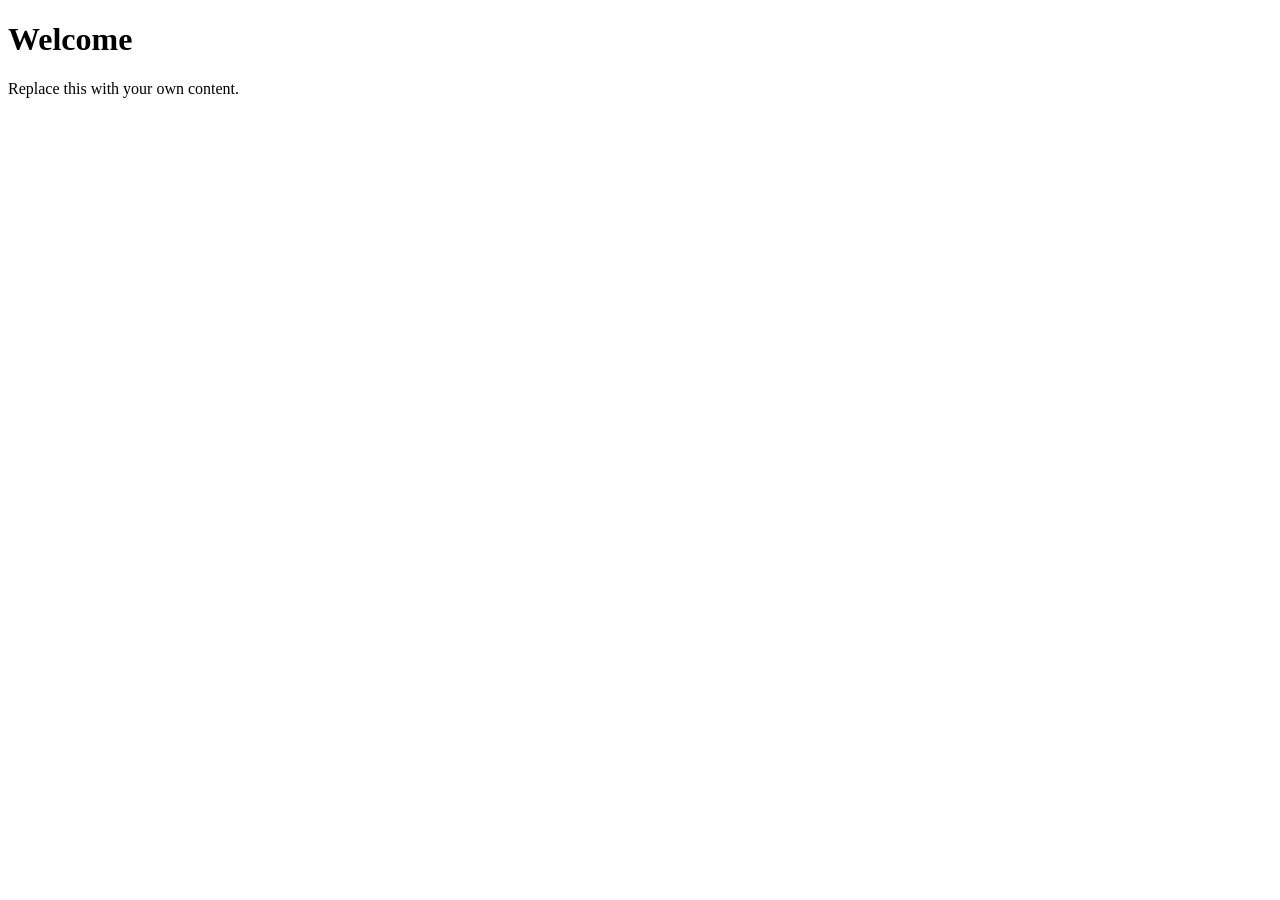
==== commit 4dd5c475: "Initial commit" ====
--- a/website/index.html
+++ b/website/index.html
@@ -1,198 +1,27 @@
 <!DOCTYPE html>
-<html lang="en-GB">
+<html lang="en">
 <head>
-  <meta charset="UTF-8">
-  <meta name="viewport" content="width=device-width, initial-scale=1.0">
-  <meta name="theme-color" content="#000000">
-  <meta name="description" content="Al Sah-him Archery Club: a welcoming archery club in central London with roots back to 1013 CE. Beginner courses, membership and competitions.">
-  <title>Al Sah-him Archery Club | Archery in London since 1013 CE</title>
-  <link rel="icon" type="image/png" href="assets/images/club-logo.png">
-  <link rel="preconnect" href="https://fonts.googleapis.com">
-  <link rel="preconnect" href="https://fonts.gstatic.com" crossorigin>
-  <link rel="stylesheet" href="https://fonts.googleapis.com/css2?family=Cinzel:wght@500;600;700&amp;family=Source+Sans+3:ital,wght@0,400;0,600;0,700;1,400&amp;display=swap">
-  <link rel="stylesheet" href="https://cdnjs.cloudflare.com/ajax/libs/font-awesome/6.7.2/css/all.min.css">
-  <link rel="stylesheet" href="styles.css">
+  <meta charset="UTF-8" />
+  <meta name="viewport" content="width=device-width, initial-scale=1.0" />
+  <title>My Website — Coursework 1</title>
+  <link rel="stylesheet" href="styles.css" />
 </head>
-<body id="top">
+<body>
 
-  <a class="skip-link" href="#main">Skip to main content</a>
-
-  <header class="site-header">
-    <div class="header-inner">
-      <a class="brand" href="index.html">
-        <img class="brand-logo" src="assets/images/club-logo.png" alt="Al Sah-him Archery Club logo" width="96" height="96">
-        <span class="brand-text">
-          <span class="brand-name">Al Sah-him</span>
-          <span class="brand-subtitle">Archery Club</span>
-        </span>
-      </a>
-      <nav class="main-nav" aria-label="Main">
-        <ul>
-          <li><a href="index.html" aria-current="page">Home</a></li>
-          <li><a href="join.html">Join Us</a></li>
-          <li><a href="members.html">Members</a></li>
-          <li><a href="competitions.html">Competitions</a></li>
-        </ul>
-      </nav>
-    </div>
+  <header>
+    <nav>
+      <!-- TODO: add your navigation links here -->
+    </nav>
   </header>
 
-  <main id="main" tabindex="-1">
-
-    <!-- Hero: club name, tagline and the two main calls to action -->
-    <section class="hero" aria-labelledby="hero-title">
-      <div class="hero-content">
-        <p class="eyebrow">Established <time datetime="1013">1013 <abbr title="Common Era">CE</abbr></time> &middot; Central London</p>
-        <h1 id="hero-title">Al Sah-him Archery Club</h1>
-        <p class="tagline">Archery in central London since 1013 CE.</p>
-        <p class="hero-intro">Whether you are picking up a bow for the first time, shooting with us every week, or visiting from another club, you will find a warm welcome and a well-run range.</p>
-        <p class="hero-actions">
-          <a class="button button-primary" href="join.html">Try archery</a>
-          <a class="button button-secondary" href="competitions.html">Visit as a club</a>
-        </p>
-      </div>
-      <picture class="hero-media">
-        <source media="(max-width: 47.99rem)"
-                srcset="assets/images/archer-sunset-square-480.jpg 480w,
-                        assets/images/archer-sunset-square-800.jpg 800w"
-                sizes="100vw">
-        <img src="assets/images/archer-sunset-1600.jpg"
-             srcset="assets/images/archer-sunset-800.jpg 800w,
-                     assets/images/archer-sunset-1600.jpg 1600w"
-             sizes="(min-width: 60rem) 50vw, 100vw"
-             alt="An archer at full draw on an outdoor range at sunset"
-             width="1600" height="900" fetchpriority="high">
-      </picture>
-    </section>
-
-    <!-- Audience signposting: one card for each of the club's three audiences -->
-    <section class="audiences" aria-labelledby="audiences-title">
-      <div class="section-heading">
-        <p class="eyebrow">Start here</p>
-        <h2 id="audiences-title">Where would you like to begin?</h2>
-        <p>Three ways into the club, whichever side of the shooting line you are on.</p>
-      </div>
-      <ul class="audience-cards">
-        <li>
-          <article class="audience-card">
-            <p class="card-icon"><i class="fa-solid fa-user-plus" aria-hidden="true"></i></p>
-            <h3><a href="join.html">New to archery?</a></h3>
-            <p>Six-week beginner inductions, junior academies and a friendly welcome for complete beginners.</p>
-            <p class="card-cta"><a href="join.html">Join the club <i class="fa-solid fa-arrow-right" aria-hidden="true"></i></a></p>
-          </article>
-        </li>
-        <li>
-          <article class="audience-card">
-            <p class="card-icon"><i class="fa-solid fa-bullseye" aria-hidden="true"></i></p>
-            <h3><a href="members.html">Current members</a></h3>
-            <p>Range hours, club news, safety rules and the people to call when you need a hand.</p>
-            <p class="card-cta"><a href="members.html">Members' hub <i class="fa-solid fa-arrow-right" aria-hidden="true"></i></a></p>
-          </article>
-        </li>
-        <li>
-          <article class="audience-card">
-            <p class="card-icon"><i class="fa-solid fa-trophy" aria-hidden="true"></i></p>
-            <h3><a href="competitions.html">Visiting clubs</a></h3>
-            <p>Upcoming competitions, entry details and how to find our central London range.</p>
-            <p class="card-cta"><a href="competitions.html">Compete with us <i class="fa-solid fa-arrow-right" aria-hidden="true"></i></a></p>
-          </article>
-        </li>
-      </ul>
-    </section>
-
-    <!-- History: the club's own account of its origins and the Talia era -->
-    <section id="history" class="split-section" aria-labelledby="history-title">
-      <div class="split-text">
-        <p class="eyebrow">Our story</p>
-        <h2 id="history-title">A club with a thousand-year story</h2>
-        <p>Al Sah-him Archery Club traces its roots back to <time datetime="1013">1013 <abbr title="Common Era">CE</abbr></time>, when it began as a gathering of elite marksmen dedicated to mastering the traditional bow.</p>
-        <p>Under the legendary Master Bowman <strong>Talia</strong>, the club established rigorous training disciplines and tactical traditions that still influence our practices today.</p>
-        <p>Over the centuries we have adapted from a medieval combat guild into a modern sporting institution, preserving that ancient focus alongside contemporary techniques. Today the club is based in central London, with weather-sheltered indoor ranges and outdoor shooting spaces.</p>
-        <p><a class="text-link" href="members.html#news">See what the club is doing now <i class="fa-solid fa-arrow-right" aria-hidden="true"></i></a></p>
-      </div>
-      <figure class="split-media">
-        <img src="assets/images/target-gold-800.jpg"
-             srcset="assets/images/target-gold-800.jpg 800w,
-                     assets/images/target-gold-1600.jpg 1600w"
-             sizes="(min-width: 60rem) 50vw, 100vw"
-             alt="Several arrows grouped in the gold centre of an outdoor target"
-             width="1600" height="1067" loading="lazy" decoding="async">
-        <figcaption>Arrows grouped in the gold at an outdoor target.</figcaption>
-      </figure>
-    </section>
-
-    <!-- Contact and opening hours: the information visitors need before a first trip -->
-    <section id="contact" class="contact-section" aria-labelledby="contact-title">
-      <div class="contact-details">
-        <p class="eyebrow">Find us</p>
-        <h2 id="contact-title">Visit the club</h2>
-        <p>We are based at Northampton Square in central London, with weather-sheltered indoor ranges and outdoor shooting spaces.</p>
-        <address>
-          <strong>Al Sah-him Archery Club</strong><br>
-          Northampton Square<br>
-          London EC1V 0HB<br>
-          <a href="tel:+442079464587">020 7946 4587</a><br>
-          <a href="mailto:archery@example.org">archery@example.org</a>
-        </address>
-        <p><a class="button button-secondary" href="https://www.google.com/maps/search/?api=1&amp;query=Northampton+Square+London+EC1V+0HB">Get directions</a></p>
-      </div>
-      <div class="opening-hours">
-        <h3>Range opening hours</h3>
-        <dl>
-          <div>
-            <dt>Tuesday&ndash;Friday</dt>
-            <dd><time datetime="12:00">12:00</time>&ndash;<time datetime="21:00">21:00</time></dd>
-          </div>
-          <div>
-            <dt>Saturday&ndash;Sunday</dt>
-            <dd><time datetime="09:00">09:00</time>&ndash;<time datetime="18:00">18:00</time></dd>
-          </div>
-          <div>
-            <dt>Monday</dt>
-            <dd>Closed</dd>
-          </div>
-        </dl>
-        <p><strong>Closed Mondays</strong> for range maintenance.</p>
-        <p>Members can reserve a shooting lane up to seven days in advance through the online portal.</p>
-      </div>
-    </section>
-
+  <main>
+    <!-- TODO: your page content goes here -->
+    <h1>Welcome</h1>
+    <p>Replace this with your own content.</p>
   </main>
 
-  <footer class="site-footer">
-    <div class="footer-inner">
-      <div class="footer-brand">
-        <img src="assets/images/club-logo.png" alt="" width="72" height="72" loading="lazy">
-        <p class="footer-name">Al Sah-him Archery Club</p>
-        <p>Archery in central London since 1013 CE.</p>
-      </div>
-      <div class="footer-contact">
-        <h2>Contact</h2>
-        <address>
-          Northampton Square<br>
-          London EC1V 0HB<br>
-          <a href="tel:+442079464587">020 7946 4587</a><br>
-          <a href="mailto:archery@example.org">archery@example.org</a>
-        </address>
-      </div>
-      <nav class="footer-nav" aria-label="Footer">
-        <h2>Explore</h2>
-        <ul>
-          <li><a href="index.html" aria-current="page">Home</a></li>
-          <li><a href="join.html">Join Us</a></li>
-          <li><a href="members.html">Members</a></li>
-          <li><a href="competitions.html">Competitions</a></li>
-        </ul>
-      </nav>
-    </div>
-    <div class="footer-bottom">
-      <p><small>&copy; 2026 Al Sah-him Archery Club.</small></p>
-      <a class="back-to-top" href="#top">Back to top <i class="fa-solid fa-arrow-up" aria-hidden="true"></i></a>
-      <ul class="social-links" aria-label="Social media">
-        <li><a href="https://www.facebook.com/AlSah-himArchery" aria-label="Al Sah-him Archery Club on Facebook"><i class="fa-brands fa-facebook-f" aria-hidden="true"></i></a></li>
-        <li><a href="https://x.com/AlSah-himArchery" aria-label="Al Sah-him Archery Club on X"><i class="fa-brands fa-x-twitter" aria-hidden="true"></i></a></li>
-      </ul>
-    </div>
+  <footer>
+    <!-- TODO: footer content (e.g. your name, copyright) -->
   </footer>
 
 </body>
--- a/website/styles.css
+++ b/website/styles.css
@@ -1,1612 +1,5 @@
-/* ==========================================================================
-   Al Sah-him Archery Club - main stylesheet
-   --------------------------------------------------------------------------
-   1. Custom properties
-   2. Base
-   3. Typography
-   4. Layout
-   5. Components
-   6. Utilities
-   7. Media queries
-   8. Reduced motion
-   ========================================================================== */
-
-/* 1. Custom properties ----------------------------------------------------- */
-
-:root {
-  /* Brand palette, taken from the club logo and information pack */
-  --brand-red: #ee2d21;
-  --brand-red-dark: #b81f16;
-  --brand-red-deep: #8f1710;
-  --brand-black: #000000;
-  --brand-ink: #1b1b1b;
-  --brand-cream: #f7f3ec;
-  --brand-white: #ffffff;
-  --brand-muted: #5c5c5c;
-  --brand-line: #e2dbd0;
-  --focus: #b45309;
-
-  /* Semantic colour roles */
-  --color-page: var(--brand-cream);
-  --color-surface: var(--brand-white);
-  --color-surface-soft: #fbf9f5;
-  --color-surface-muted: #f0ebe2;
-  --color-accent-soft: #fdeceb;
-  --color-text: var(--brand-ink);
-  --color-text-muted: var(--brand-muted);
-  --color-heading: var(--brand-black);
-  --color-link: var(--brand-red-dark);
-  --color-link-hover: var(--brand-red-deep);
-  --color-accent: var(--brand-red);
-  --color-accent-text: var(--brand-red-dark);
-  --color-border: var(--brand-line);
-  --color-border-strong: #8a8177;
-  --color-on-dark: var(--brand-white);
-  --color-on-dark-muted: #d8d2c8;
-
-  /* Fonts */
-  --font-display: "Cinzel", "Times New Roman", serif;
-  --font-body: "Source Sans 3", system-ui, -apple-system, "Segoe UI", sans-serif;
-
-  /* Fluid type scale */
-  --text-xs: clamp(0.78rem, 0.75rem + 0.15vw, 0.875rem);
-  --text-sm: clamp(0.9rem, 0.86rem + 0.2vw, 1rem);
-  --text-base: clamp(1rem, 0.96rem + 0.2vw, 1.125rem);
-  --text-lg: clamp(1.15rem, 1.05rem + 0.5vw, 1.35rem);
-  --text-xl: clamp(1.35rem, 1.2rem + 0.75vw, 1.65rem);
-  --text-3xl: clamp(2rem, 1.6rem + 2vw, 3rem);
-  --text-4xl: clamp(2.4rem, 1.8rem + 3vw, 4rem);
-
-  /* Line heights */
-  --leading-tight: 1.12;
-  --leading-snug: 1.35;
-  --leading-normal: 1.65;
-
-  /* Spacing scale */
-  --space-2xs: 0.25rem;
-  --space-xs: 0.5rem;
-  --space-sm: 0.75rem;
-  --space-md: 1rem;
-  --space-lg: 1.5rem;
-  --space-xl: 2rem;
-  --space-2xl: 3rem;
-  --space-3xl: clamp(3.5rem, 2.5rem + 5vw, 6rem);
-
-  /* Shape, width and shadows */
-  --radius-sm: 0.25rem;
-  --radius-md: 0.5rem;
-  --radius-lg: 0.75rem;
-  --shadow-card: 0 10px 30px rgba(0, 0, 0, 0.06);
-  --width-content: 72rem;
-  --width-narrow: 60rem;
-  --gutter: clamp(1rem, 4vw, 2.5rem);
-}
-
-/* 2. Base ----------------------------------------------------------------- */
-
-*,
-*::before,
-*::after {
-  box-sizing: border-box;
-}
-
-html {
-  scroll-behavior: smooth;
-  -webkit-text-size-adjust: 100%;
-}
-
-body {
-  display: flex;
-  flex-direction: column;
-  min-height: 100vh;
-  margin: 0;
-  overflow-wrap: break-word;
-  background-color: var(--color-page);
-  color: var(--color-text);
-  font-family: var(--font-body);
-  font-size: var(--text-base);
-  line-height: var(--leading-normal);
-}
-
-main {
-  flex: 1;
-}
-
-img,
-picture {
-  display: block;
-  max-width: 100%;
-}
-
-img {
-  height: auto;
-}
-
-button,
-input,
-select,
-textarea {
-  font: inherit;
-  color: inherit;
-}
-
-button {
-  cursor: pointer;
-}
-
-figure {
-  margin: 0;
-}
-
-address {
-  font-style: normal;
-}
-
-table {
-  border-collapse: collapse;
-}
-
-
-
-/* 3. Typography ----------------------------------------------------------- */
-
-h1,
-h2,
-h3,
-h4 {
-  margin: 0 0 var(--space-md);
-  color: var(--color-heading);
-  line-height: var(--leading-tight);
-  text-wrap: balance;
-}
-
-h1,
-h2 {
-  font-family: var(--font-display);
-  font-weight: 600;
-  letter-spacing: 0.01em;
-}
-
-h1 {
-  font-size: var(--text-4xl);
-}
-
-h2 {
-  font-size: var(--text-3xl);
-}
-
-h3 {
-  font-size: var(--text-xl);
-  font-weight: 700;
-  line-height: var(--leading-snug);
-}
-
-h4 {
-  font-size: var(--text-lg);
-  font-weight: 700;
-}
-
-p {
-  max-width: 70ch;
-  margin: 0 0 var(--space-md);
-}
-
-p:last-child {
-  margin-bottom: 0;
-}
-
-strong {
-  font-weight: 700;
-}
-
-em {
-  font-style: italic;
-}
-
-a {
-  color: var(--color-link);
-  text-decoration: underline;
-  text-decoration-thickness: 0.08em;
-  text-underline-offset: 0.18em;
-  transition: color 0.2s ease;
-}
-
-a:hover {
-  color: var(--color-link-hover);
-  text-decoration-thickness: 0.14em;
-}
-
-a:focus-visible,
-button:focus-visible,
-input:focus-visible,
-select:focus-visible,
-textarea:focus-visible {
-  outline: 3px solid var(--focus);
-  outline-offset: 3px;
-}
-
-ul,
-ol {
-  margin: 0 0 var(--space-md);
-  padding-left: 1.4em;
-}
-
-li + li {
-  margin-top: var(--space-2xs);
-}
-
-blockquote {
-  margin: 0;
-}
-
-figcaption {
-  margin-top: var(--space-xs);
-  color: var(--color-text-muted);
-  font-size: var(--text-sm);
-}
-
-abbr[title] {
-  text-decoration: underline dotted;
-  text-underline-offset: 0.15em;
-  cursor: help;
-}
-
-::placeholder {
-  color: var(--color-text-muted);
-  opacity: 1;
-}
-
-::selection {
-  background-color: var(--color-accent);
-  color: var(--brand-black);
-}
-
-/* 4. Layout --------------------------------------------------------------- */
-
-.header-inner,
-.footer-inner,
-.footer-bottom {
-  width: 100%;
-  max-width: var(--width-content);
-  margin-inline: auto;
-  padding-inline: var(--gutter);
-}
-
-/* Header and main navigation */
-.site-header {
-  border-bottom: 3px solid var(--color-accent);
-  background-color: var(--brand-black);
-  color: var(--color-on-dark);
-}
-
-.header-inner {
-  display: flex;
-  flex-direction: column;
-  gap: var(--space-md);
-  padding-block: var(--space-md);
-}
-
-.brand {
-  display: flex;
-  align-items: center;
-  gap: var(--space-sm);
-  color: var(--color-on-dark);
-  text-decoration: none;
-}
-
-.brand:hover {
-  color: var(--color-on-dark);
-  text-decoration: none;
-}
-
-.brand-logo {
-  flex-shrink: 0;
-  width: 56px;
-}
-
-.brand-text {
-  display: flex;
-  flex-direction: column;
-  line-height: 1.1;
-}
-
-.brand-name {
-  color: var(--color-on-dark);
-  font-family: var(--font-display);
-  font-size: 1.2rem;
-  font-weight: 600;
-  letter-spacing: 0.04em;
-}
-
-.brand:hover .brand-name {
-  color: var(--brand-red);
-}
-
-.brand-subtitle {
-  color: var(--brand-red);
-  font-size: var(--text-xs);
-  font-weight: 700;
-  letter-spacing: 0.16em;
-  text-transform: uppercase;
-}
-
-.main-nav ul {
-  display: grid;
-  grid-template-columns: repeat(2, minmax(0, 1fr));
-  gap: var(--space-2xs);
-  margin: 0;
-  padding: 0;
-  list-style: none;
-}
-
-.main-nav li + li {
-  margin-top: 0;
-}
-
-.main-nav a {
-  display: flex;
-  align-items: center;
-  justify-content: center;
-  min-height: 44px;
-  padding: 0.5rem 0.75rem;
-  border-radius: var(--radius-md);
-  color: var(--color-on-dark);
-  font-weight: 600;
-  text-decoration: none;
-  transition: background-color 0.2s ease, color 0.2s ease;
-}
-
-.main-nav a:hover {
-  background-color: rgba(255, 255, 255, 0.1);
-  color: var(--color-on-dark);
-  text-decoration: none;
-}
-
-.main-nav a[aria-current="page"] {
-  background-color: var(--color-accent);
-  color: var(--brand-black);
-}
-
-/* Main content container and vertical rhythm */
-main {
-  width: 100%;
-  max-width: var(--width-content);
-  margin-inline: auto;
-  padding: var(--space-xl) var(--gutter) var(--space-3xl);
-}
-
-main > section {
-  margin-top: var(--space-3xl);
-}
-
-main > section:first-child {
-  margin-top: 0;
-}
-
-main > figure {
-  margin-top: var(--space-xl);
-}
-
-main > aside {
-  margin-top: var(--space-3xl);
-}
-
-.section-heading {
-  max-width: 62ch;
-  margin-bottom: var(--space-xl);
-}
-
-.section-heading p {
-  margin-bottom: 0;
-  color: var(--color-text-muted);
-}
-
-.page-intro {
-  max-width: var(--width-narrow);
-}
-
-/* Footer */
-.site-footer {
-  border-top: 4px solid var(--color-accent);
-  background-color: var(--brand-black);
-  color: var(--color-on-dark);
-}
-
-.footer-inner {
-  display: grid;
-  gap: var(--space-xl);
-  padding-block: var(--space-2xl);
-}
-
-.footer-brand img {
-  width: 64px;
-  margin-bottom: var(--space-md);
-}
-
-.footer-name {
-  margin-bottom: var(--space-xs);
-  color: var(--color-on-dark);
-  font-family: var(--font-display);
-  font-size: var(--text-lg);
-}
-
-.footer-brand p {
-  max-width: 30ch;
-  color: #c9c2b8;
-}
-
-.footer-contact h2,
-.footer-nav h2 {
-  margin-bottom: var(--space-sm);
-  color: var(--brand-red);
-  font-family: var(--font-body);
-  font-size: var(--text-xs);
-  font-weight: 700;
-  letter-spacing: 0.14em;
-  text-transform: uppercase;
-}
-
-.footer-contact address {
-  color: #c9c2b8;
-  line-height: 1.9;
-}
-
-.footer-contact a,
-.footer-nav a {
-  color: #e6e1d8;
-  text-decoration: none;
-}
-
-.footer-contact a:hover,
-.footer-nav a:hover {
-  color: var(--brand-red);
-  text-decoration: underline;
-}
-
-.footer-nav ul {
-  margin: 0;
-  padding: 0;
-  list-style: none;
-}
-
-.footer-nav li + li {
-  margin-top: var(--space-2xs);
-}
-
-.footer-nav a {
-  display: inline-flex;
-  align-items: center;
-  min-height: 44px;
-}
-
-.footer-nav a[aria-current="page"] {
-  color: var(--brand-red);
-}
-
-.footer-bottom {
-  display: flex;
-  flex-direction: column;
-  align-items: flex-start;
-  gap: var(--space-sm);
-  padding-block: var(--space-md) var(--space-xl);
-  border-top: 1px solid rgba(255, 255, 255, 0.15);
-}
-
-.footer-bottom p {
-  margin: 0;
-}
-
-.footer-bottom small {
-  color: #a8a29a;
-}
-
-/* 5. Components ----------------------------------------------------------- */
-
-/* Buttons and text links */
-.button {
-  display: inline-flex;
-  align-items: center;
-  justify-content: center;
-  gap: var(--space-xs);
-  min-height: 44px;
-  padding: 0.65rem 1.25rem;
-  border: 2px solid transparent;
-  border-radius: var(--radius-md);
-  font-weight: 700;
-  line-height: 1.2;
-  text-decoration: none;
-  transition: background-color 0.2s ease, border-color 0.2s ease, color 0.2s ease;
-}
-
-.button-primary {
-  border-color: var(--brand-red-dark);
-  background-color: var(--brand-red-dark);
-  color: var(--brand-white);
-}
-
-.button-primary:hover {
-  border-color: var(--brand-red-deep);
-  background-color: var(--brand-red-deep);
-  color: var(--brand-white);
-}
-
-.button-secondary {
-  border-color: var(--brand-ink);
-  background-color: transparent;
-  color: var(--brand-ink);
-}
-
-.button-secondary:hover {
-  background-color: var(--brand-ink);
-  color: var(--brand-white);
-}
-
-.text-link {
-  display: inline-flex;
-  align-items: center;
-  gap: var(--space-2xs);
-  min-height: 44px;
-  font-weight: 700;
-  text-decoration: none;
-}
-
-.text-link:hover {
-  text-decoration: underline;
-}
-
-.text-link i {
-  font-size: 0.85em;
-}
-
-/* Hero */
-.hero {
-  display: grid;
-  overflow: hidden;
-  border: 1px solid var(--color-border);
-  border-top: 4px solid var(--color-accent);
-  border-radius: var(--radius-lg);
-  background-color: var(--color-surface);
-}
-
-.hero-content {
-  padding: clamp(1.5rem, 5vw, 3.5rem);
-}
-
-.hero-content h1 {
-  margin-bottom: var(--space-sm);
-  font-size: var(--text-3xl);
-}
-
-.tagline {
-  max-width: 40ch;
-  margin-bottom: var(--space-lg);
-  color: var(--color-accent-text);
-  font-family: var(--font-display);
-  font-size: var(--text-xl);
-  line-height: var(--leading-snug);
-}
-
-.hero-intro {
-  max-width: 48ch;
-  color: var(--color-text-muted);
-  font-size: var(--text-lg);
-}
-
-.hero-actions {
-  display: flex;
-  flex-wrap: wrap;
-  gap: var(--space-sm);
-  margin-top: var(--space-xl);
-}
-
-.hero-media img {
-  width: 100%;
-  height: 18rem;
-  object-fit: cover;
-  object-position: center top;
-}
-
-/* Card icon used by audience, benefit and course cards */
-.card-icon {
-  display: grid;
-  place-items: center;
-  width: 3rem;
-  height: 3rem;
-  margin-bottom: var(--space-md);
-  border-radius: 50%;
-  background-color: var(--color-accent-soft);
-  color: var(--color-accent);
-  font-size: 1.25rem;
-}
-
-/* Audience signpost cards */
-.audience-cards {
-  display: grid;
-  gap: var(--space-lg);
-  margin: 0;
-  padding: 0;
-  list-style: none;
-}
-
-.audience-cards li + li {
-  margin-top: 0;
-}
-
-.audience-card {
-  display: flex;
-  flex-direction: column;
-  height: 100%;
-  padding: var(--space-lg);
-  border: 1px solid var(--color-border);
-  border-top: 4px solid var(--color-accent);
-  border-radius: var(--radius-md);
-  background-color: var(--color-surface);
-  transition: border-color 0.2s ease, box-shadow 0.2s ease;
-}
-
-.audience-card:hover {
-  border-color: var(--color-accent);
-  box-shadow: var(--shadow-card);
-}
-
-.audience-card:focus-within {
-  outline: 3px solid var(--focus);
-  outline-offset: 3px;
-}
-
-.audience-card h3 {
-  margin-bottom: var(--space-sm);
-}
-
-.audience-card h3 a {
-  display: block;
-  min-height: 44px;
-  padding-block: 0.5rem;
-  color: var(--color-heading);
-  text-decoration: none;
-}
-
-.audience-card h3 a:hover {
-  color: var(--color-link);
-  text-decoration: underline;
-}
-
-.audience-card h3 a:focus-visible {
-  outline: none;
-}
-
-.audience-card p {
-  color: var(--color-text-muted);
-}
-
-.audience-card .card-cta {
-  margin-top: auto;
-  padding-top: var(--space-md);
-  color: var(--color-accent-text);
-  font-weight: 700;
-}
-
-.card-cta a {
-  display: inline-flex;
-  align-items: center;
-  gap: var(--space-2xs);
-  min-height: 44px;
-  color: inherit;
-  text-decoration: none;
-}
-
-.card-cta a:hover {
-  text-decoration: underline;
-}
-
-.audience-card .card-cta a:focus-visible {
-  outline: none;
-}
-
-/* Split section: history and supporting image */
-.split-section {
-  display: grid;
-  align-items: center;
-  gap: var(--space-xl);
-}
-
-.split-text {
-  max-width: 60ch;
-}
-
-.split-media img {
-  width: 100%;
-  aspect-ratio: 4 / 3;
-  object-fit: cover;
-  border-radius: var(--radius-md);
-}
-
-/* Dark contact panel on the home page */
-.contact-section {
-  display: grid;
-  gap: var(--space-xl);
-  padding: clamp(1.5rem, 5vw, 3.5rem);
-  border-radius: var(--radius-lg);
-  background-color: var(--brand-black);
-  color: var(--color-on-dark);
-}
-
-.contact-section h2,
-.contact-section h3 {
-  color: var(--color-on-dark);
-}
-
-.contact-section .eyebrow {
-  color: #ff9b91;
-}
-
-.contact-section p {
-  color: var(--color-on-dark-muted);
-}
-
-.contact-section address {
-  margin-bottom: var(--space-md);
-  color: var(--color-on-dark);
-  line-height: 1.9;
-}
-
-.contact-section a {
-  color: #ffb4ae;
-}
-
-.contact-section a:hover {
-  color: var(--color-on-dark);
-}
-
-.contact-section strong {
-  color: var(--color-on-dark);
-}
-
-.contact-section .button-secondary {
-  border-color: var(--brand-cream);
-  color: var(--brand-cream);
-}
-
-.contact-section .button-secondary:hover {
-  background-color: var(--brand-cream);
-  color: var(--brand-black);
-}
-
-.opening-hours dl {
-  margin-bottom: var(--space-md);
-}
-
-.opening-hours dl div {
-  display: flex;
-  justify-content: space-between;
-  gap: var(--space-md);
-  padding-block: var(--space-xs);
-  border-bottom: 1px solid rgba(255, 255, 255, 0.15);
-}
-
-.opening-hours dt {
-  color: var(--color-on-dark-muted);
-}
-
-.opening-hours dd {
-  margin: 0;
-  color: var(--color-on-dark);
-  font-weight: 600;
-}
-
-.opening-hours p {
-  margin-bottom: var(--space-sm);
-}
-
-/* In-page navigation on the members page */
-.page-nav {
-  display: flex;
-  flex-wrap: wrap;
-  align-items: center;
-  gap: var(--space-xs);
-  margin-top: var(--space-xl);
-  padding: var(--space-sm);
-  border: 1px solid var(--color-border);
-  border-radius: var(--radius-md);
-  background-color: var(--color-surface);
-}
-
-.page-nav-title {
-  margin: 0 var(--space-xs) 0 0;
-  color: var(--color-text-muted);
-  font-size: var(--text-xs);
-  font-weight: 700;
-  letter-spacing: 0.12em;
-  text-transform: uppercase;
-}
-
-.page-nav ul {
-  display: flex;
-  flex-wrap: wrap;
-  gap: var(--space-2xs);
-  margin: 0;
-  padding: 0;
-  list-style: none;
-}
-
-.page-nav li + li {
-  margin-top: 0;
-}
-
-.page-nav a {
-  display: inline-flex;
-  align-items: center;
-  min-height: 44px;
-  padding: 0.4rem 0.75rem;
-  border-radius: var(--radius-md);
-  color: var(--color-link);
-  font-weight: 600;
-  text-decoration: none;
-}
-
-.page-nav a:hover {
-  background-color: var(--color-accent);
-  color: var(--brand-black);
-  text-decoration: none;
-}
-
-/* Wide images used on the inner pages */
-.page-figure,
-.wide-figure {
-  margin-top: var(--space-xl);
-}
-
-.page-figure img,
-.wide-figure img {
-  width: 100%;
-  aspect-ratio: 16 / 9;
-  object-fit: cover;
-  border-radius: var(--radius-md);
-}
-
-/* Benefit cards on the join page */
-.benefit-grid {
-  display: grid;
-  gap: var(--space-lg);
-  margin: 0;
-  padding: 0;
-  list-style: none;
-}
-
-.benefit-grid li + li {
-  margin-top: 0;
-}
-
-.benefit {
-  height: 100%;
-  padding: var(--space-lg);
-  border: 1px solid var(--color-border);
-  border-radius: var(--radius-md);
-  background-color: var(--color-surface);
-}
-
-.benefit h3 {
-  margin-bottom: var(--space-xs);
-  font-size: var(--text-lg);
-}
-
-.benefit p {
-  color: var(--color-text-muted);
-}
-
-/* Course cards on the join page */
-.course-grid {
-  display: grid;
-  gap: var(--space-lg);
-}
-
-.course {
-  padding: var(--space-lg);
-  border: 1px solid var(--color-border);
-  border-top: 4px solid var(--color-accent);
-  border-radius: var(--radius-md);
-  background-color: var(--color-surface);
-}
-
-.course h3 {
-  margin-bottom: var(--space-sm);
-}
-
-.course p {
-  color: var(--color-text-muted);
-}
-
-.course dl {
-  display: grid;
-  grid-template-columns: max-content 1fr;
-  gap: var(--space-2xs) var(--space-md);
-  margin: var(--space-md) 0 0;
-  padding-top: var(--space-md);
-  border-top: 1px solid var(--color-border);
-}
-
-.course dt {
-  color: var(--color-text-muted);
-  font-size: var(--text-xs);
-  font-weight: 700;
-  letter-spacing: 0.08em;
-  text-transform: uppercase;
-}
-
-.course dd {
-  margin: 0;
-  font-weight: 600;
-}
-
-/* Tables: membership fees and range hours */
-.table-scroll {
-  overflow-x: auto;
-  border: 1px solid var(--color-border);
-  border-radius: var(--radius-md);
-  background-color: var(--color-surface);
-}
-
-.table-scroll:focus-visible {
-  outline: 3px solid var(--focus);
-  outline-offset: 3px;
-}
-
-.table-scroll table {
-  width: 100%;
-  min-width: 34rem;
-}
-
-.table-scroll caption {
-  padding: var(--space-md);
-  text-align: left;
-  font-weight: 700;
-}
-
-.table-scroll th,
-.table-scroll td {
-  padding: 0.8rem 1rem;
-  border-bottom: 1px solid var(--color-border);
-  text-align: left;
-  vertical-align: top;
-}
-
-.table-scroll thead th {
-  background-color: var(--brand-black);
-  color: var(--color-on-dark);
-  font-size: var(--text-xs);
-  font-weight: 700;
-  letter-spacing: 0.08em;
-  text-transform: uppercase;
-}
-
-.table-scroll tbody th {
-  font-weight: 700;
-}
-
-.table-scroll tbody tr:nth-child(even) {
-  background-color: var(--color-surface-soft);
-}
-
-.table-scroll tbody tr:last-child th,
-.table-scroll tbody tr:last-child td {
-  border-bottom: 0;
-}
-
-.table-scroll tfoot td {
-  background-color: var(--color-surface-muted);
-  font-size: var(--text-sm);
-}
-
-.table-note {
-  display: block;
-  margin-top: 0.15rem;
-  color: var(--color-text-muted);
-  font-size: var(--text-xs);
-  font-weight: 400;
-  letter-spacing: 0;
-  text-transform: none;
-}
-
-/* Member reviews */
-.review-grid {
-  display: grid;
-  gap: var(--space-lg);
-}
-
-.review {
-  display: flex;
-  flex-direction: column;
-  height: 100%;
-  padding: var(--space-lg);
-  border: 1px solid var(--color-border);
-  border-radius: var(--radius-md);
-  background-color: var(--color-surface);
-}
-
-.review h3 {
-  margin-bottom: var(--space-xs);
-  font-size: var(--text-lg);
-}
-
-.review-rating {
-  margin-bottom: var(--space-sm);
-  color: var(--color-accent-text);
-  font-size: var(--text-lg);
-  letter-spacing: 0.12em;
-}
-
-.review blockquote {
-  margin-bottom: var(--space-md);
-}
-
-.review figcaption {
-  margin-top: auto;
-}
-
-/* Enquiry form */
-.enquiry {
-  display: grid;
-  align-items: start;
-  gap: var(--space-xl);
-}
-
-.enquiry-intro {
-  max-width: 50ch;
-}
-
-.enquiry form {
-  display: grid;
-  gap: var(--space-lg);
-  padding: clamp(1.25rem, 4vw, 2.5rem);
-  border: 1px solid var(--color-border);
-  border-radius: var(--radius-md);
-  background-color: var(--color-surface);
-}
-
-.form-field {
-  display: grid;
-  gap: var(--space-2xs);
-}
-
-.form-field label,
-.choice label {
-  font-weight: 700;
-}
-
-.form-field input,
-.form-field select,
-.form-field textarea {
-  width: 100%;
-  min-height: 44px;
-  padding: 0.65rem 0.75rem;
-  border: 2px solid var(--color-border-strong);
-  border-radius: var(--radius-sm);
-  background-color: var(--brand-white);
-}
-
-.form-field textarea {
-  min-height: 8rem;
-  resize: vertical;
-}
-
-.form-field input:focus,
-.form-field select:focus,
-.form-field textarea:focus {
-  border-color: var(--brand-red-dark);
-}
-
-.enquiry fieldset {
-  margin: 0;
-  padding: var(--space-md);
-  border: 1px solid var(--color-border);
-  border-radius: var(--radius-sm);
-}
-
-.enquiry legend {
-  padding: 0 0.4rem;
-  font-weight: 700;
-}
-
-.choice {
-  display: flex;
-  align-items: flex-start;
-  gap: var(--space-xs);
-  min-height: 44px;
-}
-
-.choice + .choice {
-  margin-top: var(--space-2xs);
-}
-
-.choice input {
-  flex: 0 0 auto;
-  width: 1.25rem;
-  height: 1.25rem;
-  min-height: 0;
-  margin: 0.55rem 0 0;
-  accent-color: var(--brand-red-dark);
-}
-
-.choice label {
-  padding-block: 0.5rem;
-  font-weight: 400;
-}
-
-.choice-consent {
-  margin-top: var(--space-xs);
-}
-
-.form-note,
-.hint {
-  margin: 0;
-  color: var(--color-text-muted);
-  font-size: var(--text-sm);
-}
-
-.required {
-  color: var(--color-accent-text);
-}
-
-.optional {
-  color: var(--color-text-muted);
-  font-weight: 400;
-}
-
-.enquiry button {
-  width: 100%;
-}
-
-/* Club news */
-.news-item {
-  padding: var(--space-lg);
-  border: 1px solid var(--color-border);
-  border-left: 4px solid var(--color-accent);
-  border-radius: var(--radius-md);
-  background-color: var(--color-surface);
-}
-
-.news-item + .news-item {
-  margin-top: var(--space-lg);
-}
-
-.news-header {
-  margin-bottom: var(--space-md);
-}
-
-.news-date {
-  margin-bottom: var(--space-2xs);
-  color: var(--color-accent-text);
-  font-size: var(--text-xs);
-  font-weight: 700;
-  letter-spacing: 0.08em;
-  text-transform: uppercase;
-}
-
-.news-header h3 {
-  margin-bottom: 0;
-}
-
-.news-media {
-  margin-top: var(--space-md);
-}
-
-.news-media img {
-  width: 100%;
-  aspect-ratio: 16 / 9;
-  object-fit: cover;
-  border-radius: var(--radius-sm);
-}
-
-/* Range safety rules */
-.safety {
-  padding: clamp(1.25rem, 4vw, 2.5rem);
-  border: 1px solid var(--color-border);
-  border-radius: var(--radius-md);
-  background-color: var(--color-surface);
-}
-
-.rules-list {
-  max-width: 70ch;
-  margin: 0;
-  padding: 0;
-  counter-reset: rule;
-  list-style: none;
-}
-
-.rules-list li {
-  position: relative;
-  padding-left: 3rem;
-  counter-increment: rule;
-}
-
-.rules-list li + li {
-  margin-top: var(--space-md);
-}
-
-.rules-list li::before {
-  content: counter(rule);
-  position: absolute;
-  left: 0;
-  top: 0;
-  display: grid;
-  place-items: center;
-  width: 2rem;
-  height: 2rem;
-  border-radius: 50%;
-  background-color: var(--color-accent);
-  color: var(--brand-black);
-  font-weight: 700;
-}
-
-/* Members' help panel */
-.help-aside {
-  padding: clamp(1.5rem, 5vw, 2.5rem);
-  border-left: 4px solid var(--color-accent);
-  border-radius: var(--radius-md);
-  background-color: var(--brand-black);
-  color: var(--color-on-dark);
-}
-
-.help-aside h2 {
-  color: var(--color-on-dark);
-}
-
-.help-aside .eyebrow {
-  color: #ff9b91;
-}
-
-.help-aside p {
-  color: var(--color-on-dark-muted);
-}
-
-.help-aside address {
-  margin: var(--space-md) 0;
-  line-height: 1.9;
-}
-
-.help-aside a {
-  color: #ffb4ae;
-}
-
-.help-aside a:hover {
-  color: var(--color-on-dark);
-}
-
-.help-aside strong {
-  color: var(--color-on-dark);
-}
-
-/* Competition event cards */
-.event {
-  padding: var(--space-lg);
-  border: 1px solid var(--color-border);
-  border-left: 4px solid var(--color-accent);
-  border-radius: var(--radius-md);
-  background-color: var(--color-surface);
-}
-
-.event + .event {
-  margin-top: var(--space-lg);
-}
-
-.event-header {
-  margin-bottom: var(--space-md);
-}
-
-.event-date {
-  margin-bottom: var(--space-2xs);
-  color: var(--color-accent-text);
-  font-size: var(--text-xs);
-  font-weight: 700;
-  letter-spacing: 0.08em;
-  text-transform: uppercase;
-}
-
-.event-header h3 {
-  margin-bottom: var(--space-2xs);
-}
-
-.event-host {
-  margin: 0;
-  color: var(--color-text-muted);
-}
-
-.event-details {
-  display: grid;
-  gap: var(--space-sm);
-  margin: 0 0 var(--space-md);
-}
-
-.event-details div {
-  padding-top: var(--space-xs);
-  border-top: 1px solid var(--color-border);
-}
-
-.event-details dt {
-  color: var(--color-text-muted);
-  font-size: var(--text-xs);
-  font-weight: 700;
-  letter-spacing: 0.08em;
-  text-transform: uppercase;
-}
-
-.event-details dd {
-  margin: 0;
-  font-weight: 600;
-}
-
-/* Entry steps */
-.steps {
-  max-width: 70ch;
-}
-
-.steps li + li {
-  margin-top: var(--space-sm);
-}
-
-.steps li::marker {
-  color: var(--color-accent-text);
-  font-weight: 700;
-}
-
-/* Getting here cards */
-.visit-grid {
-  display: grid;
-  gap: var(--space-lg);
-}
-
-.visit-address,
-.visit-item {
-  padding: var(--space-lg);
-  border: 1px solid var(--color-border);
-  border-radius: var(--radius-md);
-  background-color: var(--color-surface);
-}
-
-.visit-address address {
-  margin-bottom: var(--space-md);
-  line-height: 1.9;
-}
-
-.visit-grid h3 {
-  font-size: var(--text-lg);
-}
-
-/* Footer social links and back-to-top */
-.back-to-top {
-  display: inline-flex;
-  align-items: center;
-  gap: var(--space-2xs);
-  min-height: 44px;
-  color: #e6e1d8;
-  font-weight: 600;
-  text-decoration: none;
-}
-
-.back-to-top:hover {
-  color: var(--brand-red);
-  text-decoration: none;
-}
-
-.social-links {
-  display: flex;
-  gap: var(--space-xs);
-  margin: 0;
-  padding: 0;
-  list-style: none;
-}
-
-.social-links li + li {
-  margin-top: 0;
-}
-
-.social-links a {
-  display: grid;
-  place-items: center;
-  width: 44px;
-  height: 44px;
-  border: 1px solid rgba(255, 255, 255, 0.3);
-  border-radius: 50%;
-  color: var(--color-on-dark);
-  text-decoration: none;
-  transition: background-color 0.2s ease, border-color 0.2s ease, color 0.2s ease;
-}
-
-.social-links a:hover {
-  border-color: var(--color-accent);
-  background-color: var(--color-accent);
-  color: var(--brand-black);
-}
-
-/* 6. Utilities ------------------------------------------------------------ */
-
-/* Small uppercase label above a heading */
-.eyebrow {
-  margin: 0 0 var(--space-xs);
-  color: var(--color-accent-text);
-  font-size: var(--text-xs);
-  font-weight: 700;
-  letter-spacing: 0.14em;
-  text-transform: uppercase;
-}
-
-/* Larger opening paragraph */
-.lead {
-  max-width: 60ch;
-  color: var(--color-text);
-  font-size: var(--text-lg);
-  line-height: var(--leading-snug);
-}
-
-/* Small print and placeholder notes */
-.note {
-  color: var(--color-text-muted);
-  font-size: var(--text-sm);
-}
-
-/* Hidden until it receives keyboard focus */
-.skip-link {
-  position: absolute;
-  top: var(--space-sm);
-  left: var(--space-sm);
-  z-index: 100;
-  padding: var(--space-xs) var(--space-md);
-  border-radius: var(--radius-sm);
-  background-color: var(--brand-red-dark);
-  color: var(--brand-white);
-  font-weight: 700;
-  text-decoration: none;
-  transform: translateY(-200%);
-}
-
-.skip-link:focus {
-  color: var(--brand-white);
-  text-decoration: none;
-  transform: translateY(0);
-}
-
-/* 7. Media queries -------------------------------------------------------- */
-
-/* Tablets and larger phones */
-@media (min-width: 40rem) {
-  .main-nav ul {
-    display: flex;
-    flex-wrap: wrap;
-  }
-
-  .main-nav a {
-    padding-inline: 1rem;
-  }
-
-  .benefit-grid {
-    grid-template-columns: repeat(2, minmax(0, 1fr));
-  }
-
-  .event-details {
-    grid-template-columns: repeat(2, minmax(0, 1fr));
-  }
-
-  .footer-bottom {
-    flex-direction: row;
-    flex-wrap: wrap;
-    align-items: center;
-    justify-content: space-between;
-  }
-
-  .enquiry button {
-    width: auto;
-    justify-self: start;
-  }
-}
-
-/* Small tablets */
-@media (min-width: 50rem) {
-  .visit-grid {
-    grid-template-columns: repeat(2, minmax(0, 1fr));
-  }
-}
-
-/* Desktop */
-@media (min-width: 60rem) {
-  .site-header {
-    position: sticky;
-    top: 0;
-    z-index: 50;
-  }
-
-  /* Keep in-page anchors clear of the sticky header */
-  main [id],
-  main:target {
-    scroll-margin-top: 6.5rem;
-  }
-
-  .header-inner {
-    flex-direction: row;
-    align-items: center;
-    justify-content: space-between;
-    padding-block: 0.8rem;
-  }
-
-  .brand-logo {
-    width: 72px;
-  }
-
-  .brand-name {
-    font-size: 1.45rem;
-  }
-
-  .main-nav ul {
-    justify-content: flex-end;
-  }
-
-  main {
-    padding-top: var(--space-2xl);
-  }
-
-  .hero {
-    grid-template-columns: 1.05fr 1fr;
-  }
-
-  .hero-media {
-    height: 100%;
-  }
-
-  .hero-media img {
-    height: 100%;
-    min-height: 32rem;
-    object-position: center;
-  }
-
-  .audience-cards {
-    grid-template-columns: repeat(3, minmax(0, 1fr));
-  }
-
-  .split-section {
-    grid-template-columns: 1.1fr 1fr;
-  }
-
-  .contact-section {
-    grid-template-columns: 1.1fr 0.9fr;
-    align-items: start;
-  }
-
-  .course-grid {
-    grid-template-columns: repeat(3, minmax(0, 1fr));
-  }
-
-  .review-grid {
-    grid-template-columns: repeat(3, minmax(0, 1fr));
-  }
-
-  .enquiry {
-    grid-template-columns: 0.8fr 1.2fr;
-  }
-
-  .footer-inner {
-    grid-template-columns: 1.2fr 1fr 0.8fr;
-  }
-}
-
-/* Wide desktop */
-@media (min-width: 68rem) {
-  .benefit-grid {
-    grid-template-columns: repeat(4, minmax(0, 1fr));
-  }
-}
-
-/* 8. Reduced motion ------------------------------------------------------- */
-
-@media (prefers-reduced-motion: reduce) {
-  html {
-    scroll-behavior: auto;
-  }
-
-  *,
-  *::before,
-  *::after {
-    animation-duration: 0.01ms !important;
-    animation-iteration-count: 1 !important;
-    transition-duration: 0.01ms !important;
-    scroll-behavior: auto !important;
-  }
-}
+/*
+  This file should contain the COMPILED output of styles.scss.
+  Do not hand-edit this file directly — edit styles.scss and
+  recompile instead, so the two files stay in sync.
+*/
